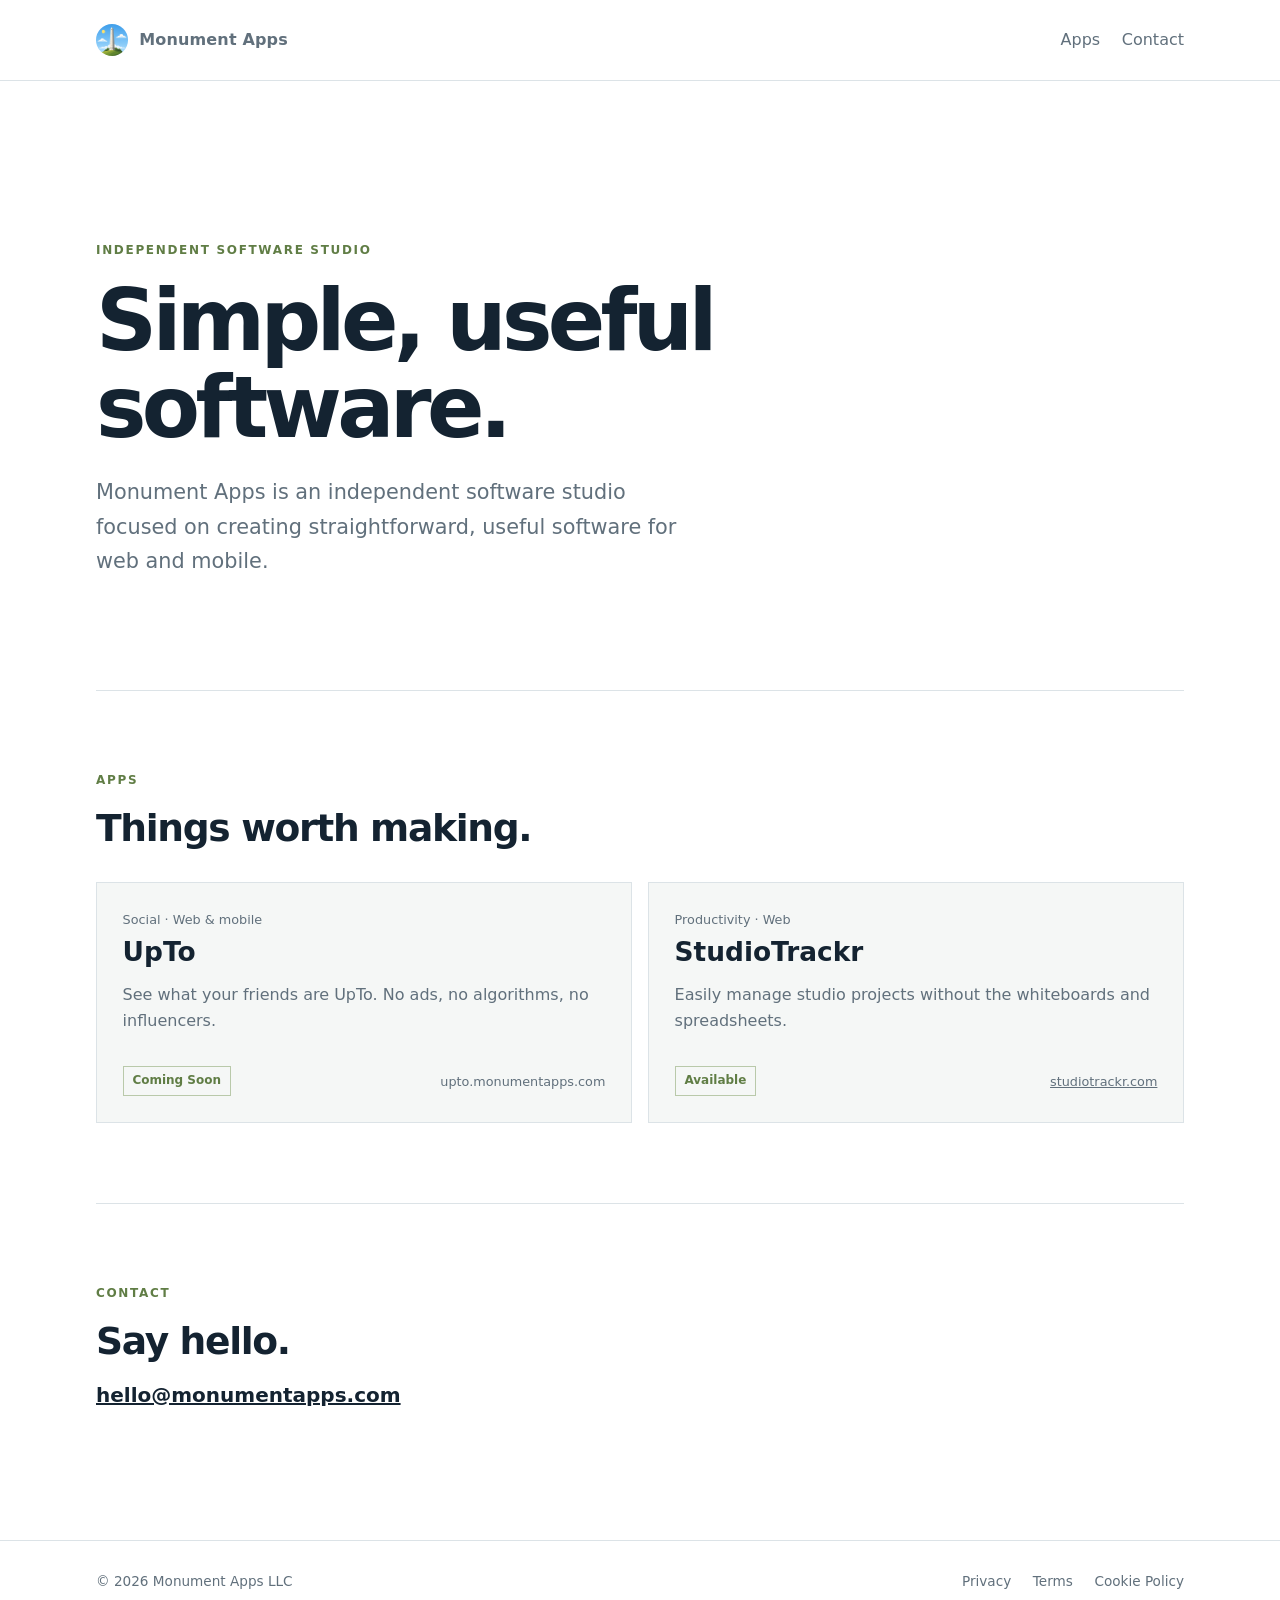
==== index.html @ 670bfbe0 "Update StudioTrackr copy and legal contact" ====
<!doctype html>
<html lang="en">
<head>
  <meta charset="utf-8">
  <meta name="viewport" content="width=device-width, initial-scale=1">
  <meta name="description" content="Monument Apps is an independent software studio building simple, useful apps.">
  <title>Monument Apps — Independent software studio</title>
  <link rel="icon" href="assets/favicon.png" type="image/svg+xml">
  <link rel="stylesheet" href="assets/styles.css">
</head>
<body>
  <header class="site-header"><div class="container header-inner">
    <a class="brand" href="./" aria-label="Monument Apps home"><img src="assets/monument-apps-logo.png" alt="" onerror="this.hidden=true"><span>Monument Apps</span></a>
    <nav aria-label="Primary navigation"><a href="#apps">Apps</a><a href="#contact">Contact</a></nav>
  </div></header>
  <main>
    <section class="hero container"><p class="eyebrow">Independent software studio</p><h1>Simple, useful software.</h1><p class="lede">Monument Apps is an independent software studio focused on creating straightforward, useful software for web and mobile.</p></section>
    <section class="section container" id="apps"><div class="section-heading"><p class="eyebrow">Apps</p><h2>Things worth making.</h2></div>
      <div class="app-grid">
        <article class="app-card"><div><p class="app-kicker">Social · Web &amp; mobile</p><h3>UpTo</h3><p>See what your friends are UpTo. No ads, no algorithms, no influencers.</p></div><div class="app-meta"><span class="status">Coming Soon</span><span class="app-link" aria-label="UpTo is coming soon">upto.monumentapps.com</span></div></article>
        <article class="app-card"><div><p class="app-kicker">Productivity · Web</p><h3>StudioTrackr</h3><p>Easily manage studio projects without the whiteboards and spreadsheets.</p></div><div class="app-meta"><span class="status status-live">Available</span><a class="app-link" href="https://studiotrackr.com">studiotrackr.com</a></div></article>
      </div>
    </section>
    <section class="section contact container" id="contact"><p class="eyebrow">Contact</p><h2>Say hello.</h2><p><a class="email" href="mailto:hello@monumentapps.com">hello@monumentapps.com</a></p></section>
  </main>
  <footer class="site-footer"><div class="container footer-inner"><span>© 2026 Monument Apps LLC</span><nav aria-label="Legal navigation"><a href="privacy/">Privacy</a><a href="terms/">Terms</a><a href="cookies/">Cookie Policy</a></nav></div></footer>
</body>
</html>
---- assets/styles.css ----
:root{color-scheme:light;--ink:#142331;--muted:#61707c;--line:#dce3e7;--accent:#607d45;--wash:#f5f7f6}*{box-sizing:border-box}html{scroll-behavior:smooth}body{margin:0;color:var(--ink);font:16px/1.65 system-ui,-apple-system,BlinkMacSystemFont,"Segoe UI",sans-serif;background:#fff}.container{width:min(100% - 3rem,68rem);margin-inline:auto}.site-header{border-bottom:1px solid var(--line);background:#fff}.header-inner,.footer-inner{min-height:5rem;display:flex;align-items:center;justify-content:space-between;gap:2rem}.brand{display:inline-flex;align-items:center;gap:.7rem;color:var(--ink);font-weight:700;letter-spacing:.01em;text-decoration:none}.brand img{width:2rem;height:2rem;border-radius:50%;object-fit:cover}.brand img[hidden]{display:none}.header-inner nav,.footer-inner nav{display:flex;gap:1.35rem}.header-inner a,.footer-inner a{color:var(--muted);text-decoration:none}.header-inner a:hover,.footer-inner a:hover,.email:hover{color:var(--ink)}.hero{padding-block:clamp(5rem,13vw,10rem) clamp(4rem,9vw,7rem);max-width:68rem}.eyebrow{margin:0 0 1rem;color:var(--accent);font-size:.75rem;font-weight:700;letter-spacing:.14em;text-transform:uppercase}.hero h1,.legal h1{max-width:45rem;margin:0 0 1.5rem;font-size:clamp(2.8rem,7vw,5.3rem);line-height:1.03;letter-spacing:-.055em;font-weight:700}.lede{max-width:38rem;margin:0;color:var(--muted);font-size:clamp(1.1rem,2vw,1.3rem)}.section{padding-block:5rem;border-top:1px solid var(--line)}.section-heading{margin-bottom:2rem}.section h2,.legal h2{margin:0;font-size:clamp(1.7rem,3vw,2.35rem);line-height:1.15;letter-spacing:-.035em}.app-grid{display:grid;grid-template-columns:repeat(auto-fit,minmax(16rem,1fr));gap:1rem}.app-card{min-height:14rem;padding:1.6rem;display:flex;flex-direction:column;justify-content:space-between;border:1px solid var(--line);background:var(--wash)}.app-kicker,.updated{margin:0 0 .75rem;color:var(--muted);font-size:.8rem}.app-card h3{margin:0 0 .5rem;font-size:1.65rem}.app-card p{margin:0;color:var(--muted)}.app-meta{display:flex;align-items:center;justify-content:space-between;gap:1rem;margin-top:2rem}.status{padding:.25rem .55rem;border:1px solid #b9c9aa;color:var(--accent);font-size:.75rem;font-weight:700}.app-link{color:var(--muted);font-size:.8rem}.contact{padding-bottom:7rem}.email{color:var(--ink);font-size:1.25rem;font-weight:600}.site-footer{border-top:1px solid var(--line);color:var(--muted);font-size:.85rem}.legal{padding-block:clamp(4rem,10vw,8rem);min-height:calc(100vh - 10rem)}.legal h1{font-size:clamp(2.5rem,6vw,4.5rem)}.updated{margin-bottom:3rem}.placeholder{max-width:48rem;padding:2rem;border:1px dashed #b7c4ca;background:var(--wash)}.placeholder h2{font-size:1rem;letter-spacing:.04em}.placeholder p{color:var(--muted)}
@media(max-width:600px){.container{width:min(100% - 2rem,68rem)}.header-inner{min-height:4.5rem}.header-inner nav{gap:.8rem}.footer-inner{align-items:flex-start;flex-direction:column;padding-block:1.5rem;gap:.75rem}.app-meta{align-items:flex-start;flex-direction:column}.app-link{font-size:.75rem}}
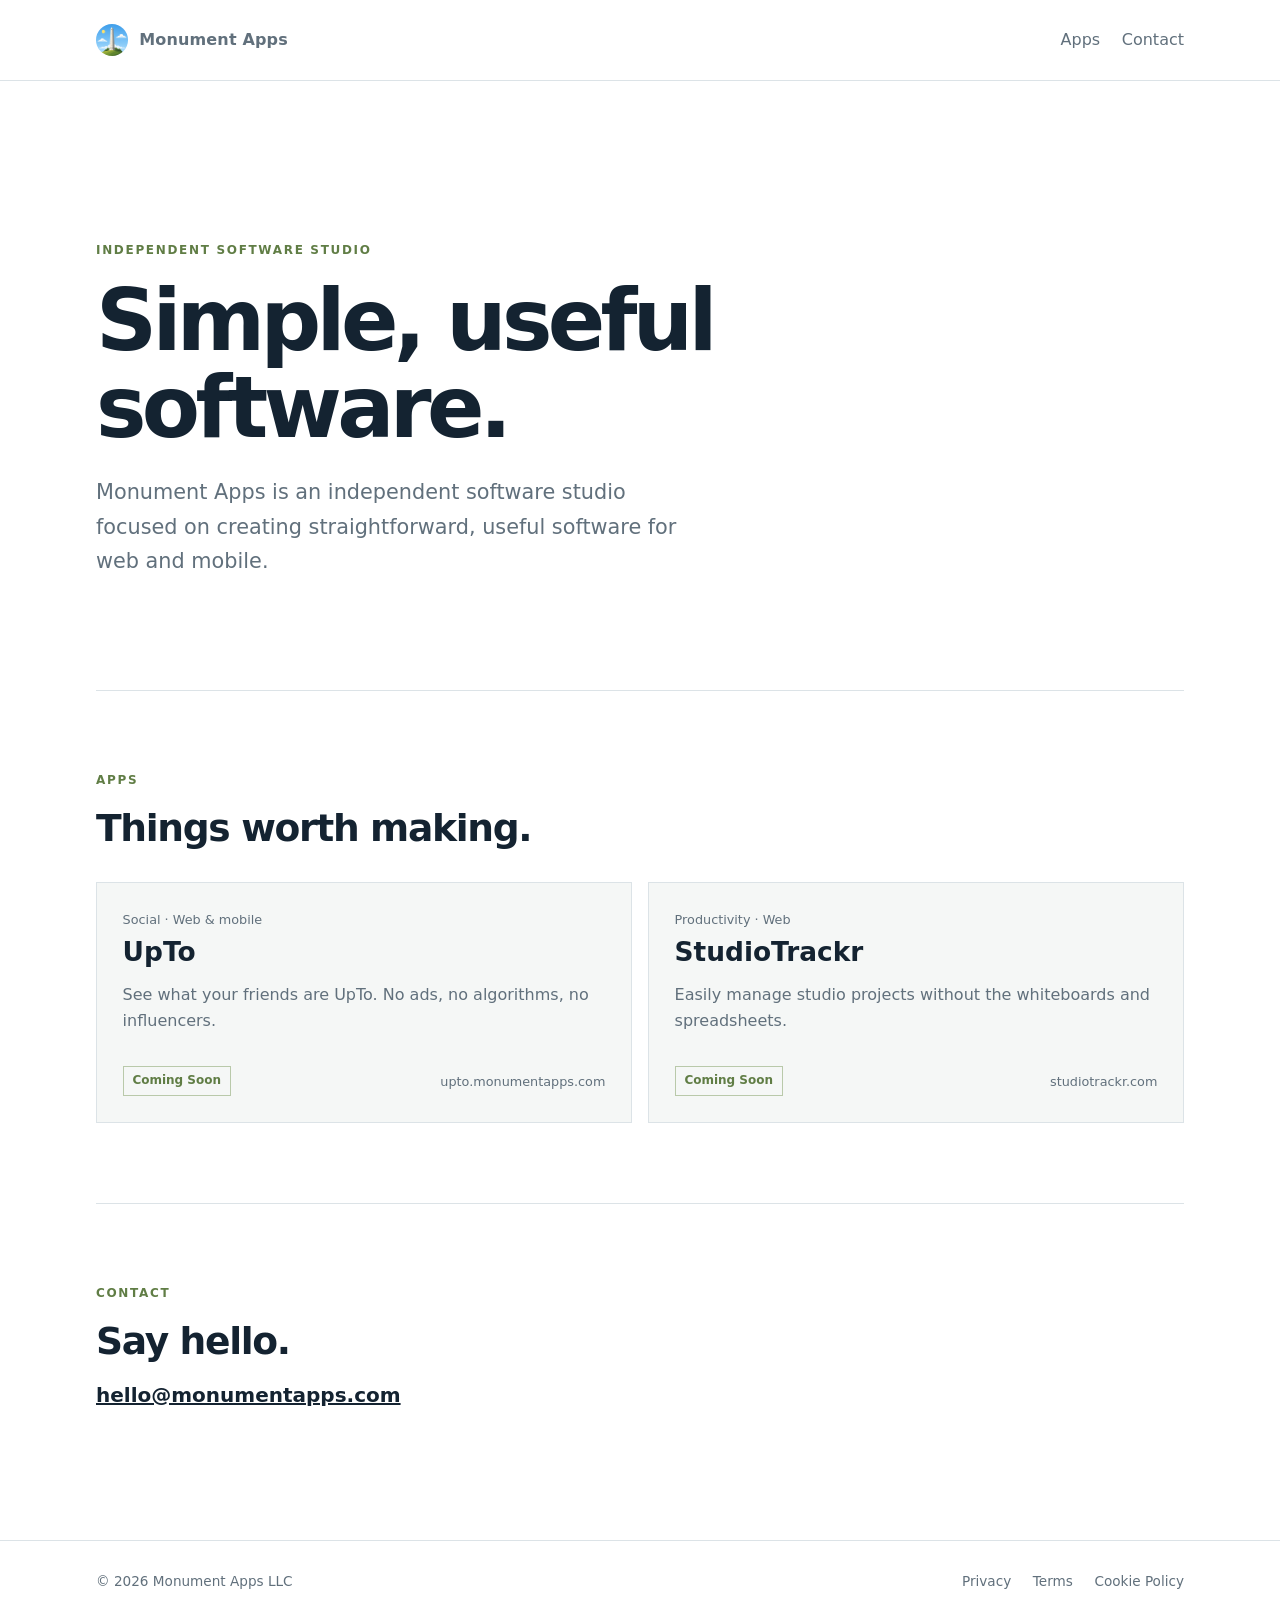
==== commit d79c6788: "Mark StudioTrackr as coming soon" ====
--- a/index.html
+++ b/index.html
@@ -18,7 +18,7 @@
     <section class="section container" id="apps"><div class="section-heading"><p class="eyebrow">Apps</p><h2>Things worth making.</h2></div>
       <div class="app-grid">
         <article class="app-card"><div><p class="app-kicker">Social · Web &amp; mobile</p><h3>UpTo</h3><p>See what your friends are UpTo. No ads, no algorithms, no influencers.</p></div><div class="app-meta"><span class="status">Coming Soon</span><span class="app-link" aria-label="UpTo is coming soon">upto.monumentapps.com</span></div></article>
-        <article class="app-card"><div><p class="app-kicker">Productivity · Web</p><h3>StudioTrackr</h3><p>Easily manage studio projects without the whiteboards and spreadsheets.</p></div><div class="app-meta"><span class="status status-live">Available</span><a class="app-link" href="https://studiotrackr.com">studiotrackr.com</a></div></article>
+        <article class="app-card"><div><p class="app-kicker">Productivity · Web</p><h3>StudioTrackr</h3><p>Easily manage studio projects without the whiteboards and spreadsheets.</p></div><div class="app-meta"><span class="status">Coming Soon</span><span class="app-link" aria-label="StudioTrackr is coming soon">studiotrackr.com</span></div></article>
       </div>
     </section>
     <section class="section contact container" id="contact"><p class="eyebrow">Contact</p><h2>Say hello.</h2><p><a class="email" href="mailto:hello@monumentapps.com">hello@monumentapps.com</a></p></section>
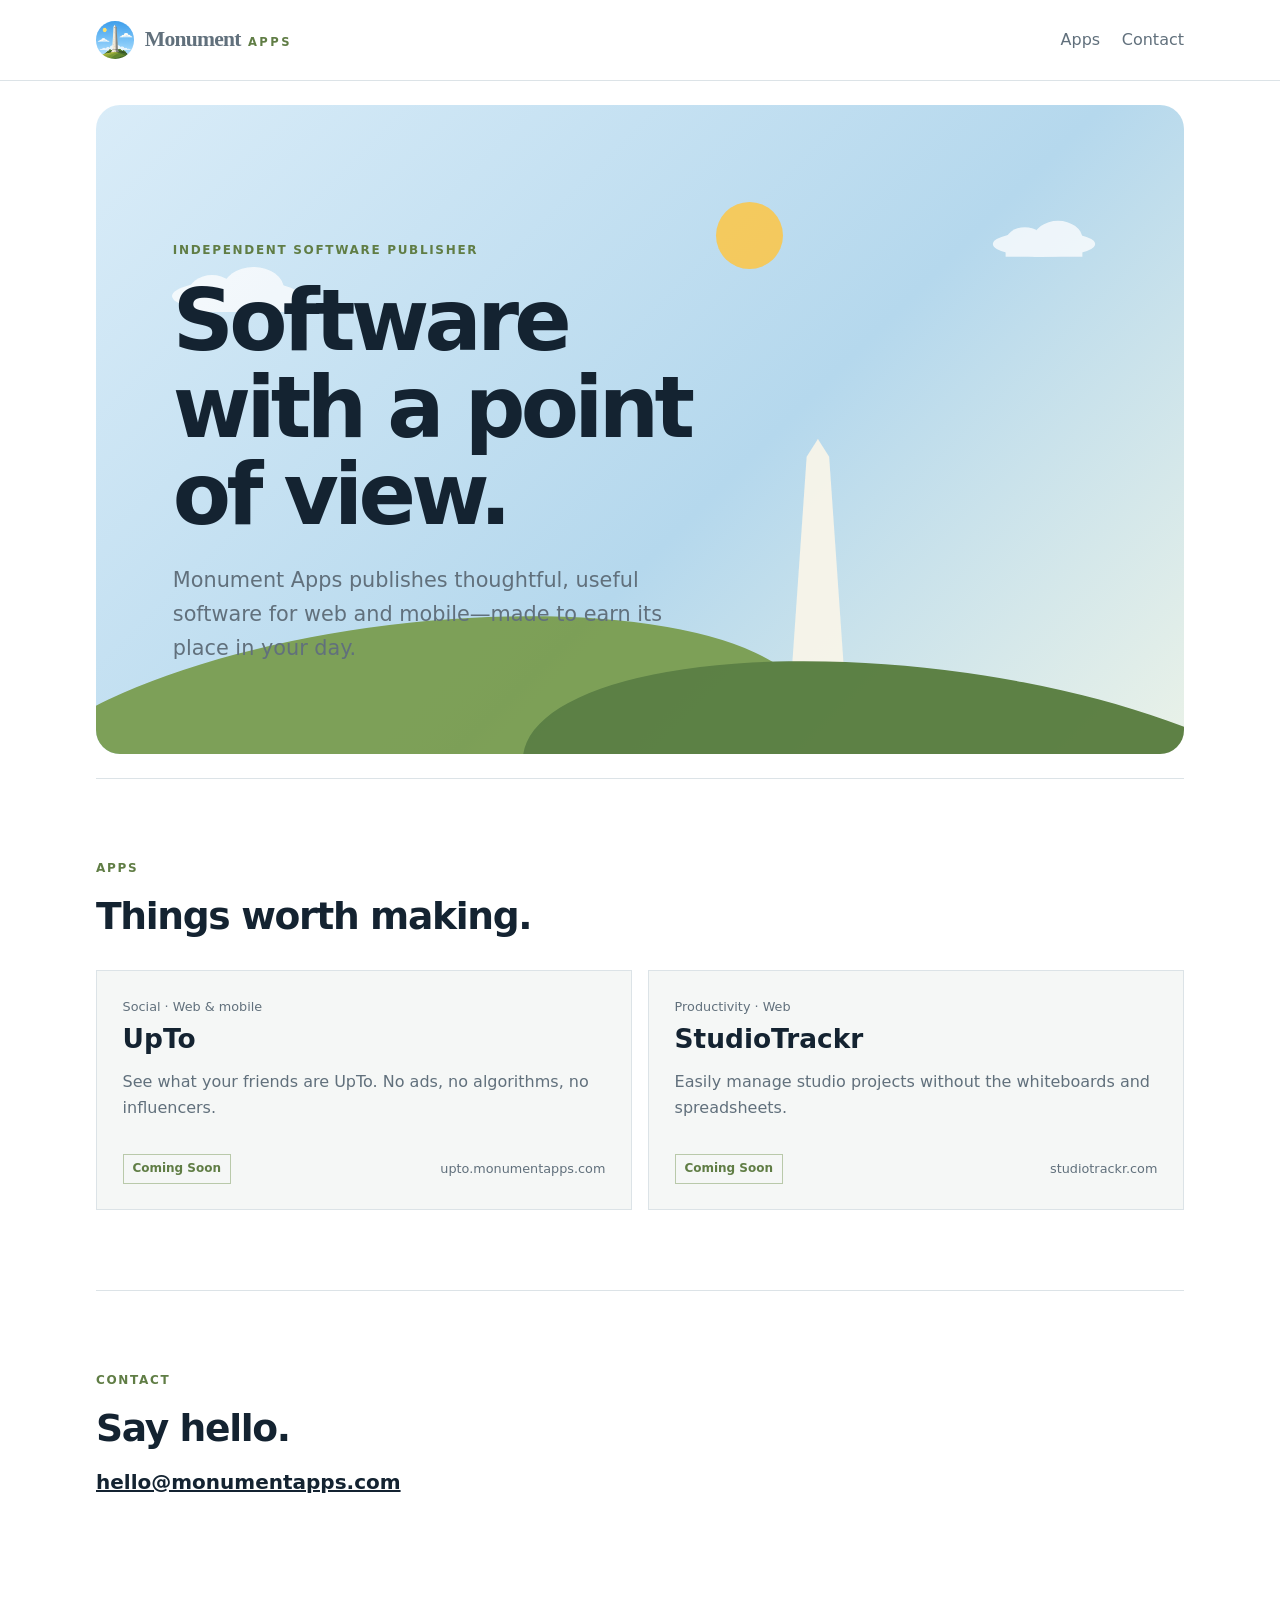
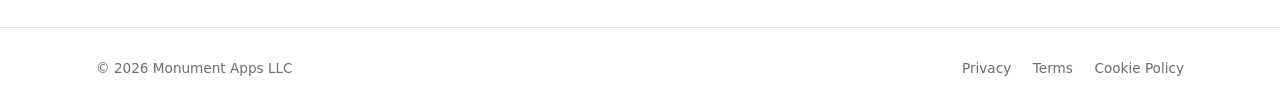
==== commit bba2e3cf: "Refresh Monument Apps visual identity" ====
--- a/index.html
+++ b/index.html
@@ -10,11 +10,11 @@
 </head>
 <body>
   <header class="site-header"><div class="container header-inner">
-    <a class="brand" href="./" aria-label="Monument Apps home"><img src="assets/monument-apps-logo.png" alt="" onerror="this.hidden=true"><span>Monument Apps</span></a>
+    <a class="brand" href="./" aria-label="Monument Apps home"><img src="assets/monument-apps-logo.png" alt="" onerror="this.hidden=true"><span class="wordmark"><strong>Monument</strong><small>Apps</small></span></a>
     <nav aria-label="Primary navigation"><a href="#apps">Apps</a><a href="#contact">Contact</a></nav>
   </div></header>
   <main>
-    <section class="hero container"><p class="eyebrow">Independent software studio</p><h1>Simple, useful software.</h1><p class="lede">Monument Apps is an independent software studio focused on creating straightforward, useful software for web and mobile.</p></section>
+    <section class="hero container"><div class="hero-art" aria-hidden="true"><span class="sun"></span><span class="cloud cloud-one"></span><span class="cloud cloud-two"></span><span class="monument"></span><span class="hill hill-back"></span><span class="hill hill-front"></span></div><div class="hero-copy"><p class="eyebrow">Independent software publisher</p><h1>Software with a point of view.</h1><p class="lede">Monument Apps publishes thoughtful, useful software for web and mobile—made to earn its place in your day.</p></div></section>
     <section class="section container" id="apps"><div class="section-heading"><p class="eyebrow">Apps</p><h2>Things worth making.</h2></div>
       <div class="app-grid">
         <article class="app-card"><div><p class="app-kicker">Social · Web &amp; mobile</p><h3>UpTo</h3><p>See what your friends are UpTo. No ads, no algorithms, no influencers.</p></div><div class="app-meta"><span class="status">Coming Soon</span><span class="app-link" aria-label="UpTo is coming soon">upto.monumentapps.com</span></div></article>
--- a/assets/styles.css
+++ b/assets/styles.css
@@ -1,2 +1,5 @@
 :root{color-scheme:light;--ink:#142331;--muted:#61707c;--line:#dce3e7;--accent:#607d45;--wash:#f5f7f6}*{box-sizing:border-box}html{scroll-behavior:smooth}body{margin:0;color:var(--ink);font:16px/1.65 system-ui,-apple-system,BlinkMacSystemFont,"Segoe UI",sans-serif;background:#fff}.container{width:min(100% - 3rem,68rem);margin-inline:auto}.site-header{border-bottom:1px solid var(--line);background:#fff}.header-inner,.footer-inner{min-height:5rem;display:flex;align-items:center;justify-content:space-between;gap:2rem}.brand{display:inline-flex;align-items:center;gap:.7rem;color:var(--ink);font-weight:700;letter-spacing:.01em;text-decoration:none}.brand img{width:2rem;height:2rem;border-radius:50%;object-fit:cover}.brand img[hidden]{display:none}.header-inner nav,.footer-inner nav{display:flex;gap:1.35rem}.header-inner a,.footer-inner a{color:var(--muted);text-decoration:none}.header-inner a:hover,.footer-inner a:hover,.email:hover{color:var(--ink)}.hero{padding-block:clamp(5rem,13vw,10rem) clamp(4rem,9vw,7rem);max-width:68rem}.eyebrow{margin:0 0 1rem;color:var(--accent);font-size:.75rem;font-weight:700;letter-spacing:.14em;text-transform:uppercase}.hero h1,.legal h1{max-width:45rem;margin:0 0 1.5rem;font-size:clamp(2.8rem,7vw,5.3rem);line-height:1.03;letter-spacing:-.055em;font-weight:700}.lede{max-width:38rem;margin:0;color:var(--muted);font-size:clamp(1.1rem,2vw,1.3rem)}.section{padding-block:5rem;border-top:1px solid var(--line)}.section-heading{margin-bottom:2rem}.section h2,.legal h2{margin:0;font-size:clamp(1.7rem,3vw,2.35rem);line-height:1.15;letter-spacing:-.035em}.app-grid{display:grid;grid-template-columns:repeat(auto-fit,minmax(16rem,1fr));gap:1rem}.app-card{min-height:14rem;padding:1.6rem;display:flex;flex-direction:column;justify-content:space-between;border:1px solid var(--line);background:var(--wash)}.app-kicker,.updated{margin:0 0 .75rem;color:var(--muted);font-size:.8rem}.app-card h3{margin:0 0 .5rem;font-size:1.65rem}.app-card p{margin:0;color:var(--muted)}.app-meta{display:flex;align-items:center;justify-content:space-between;gap:1rem;margin-top:2rem}.status{padding:.25rem .55rem;border:1px solid #b9c9aa;color:var(--accent);font-size:.75rem;font-weight:700}.app-link{color:var(--muted);font-size:.8rem}.contact{padding-bottom:7rem}.email{color:var(--ink);font-size:1.25rem;font-weight:600}.site-footer{border-top:1px solid var(--line);color:var(--muted);font-size:.85rem}.legal{padding-block:clamp(4rem,10vw,8rem);min-height:calc(100vh - 10rem)}.legal h1{font-size:clamp(2.5rem,6vw,4.5rem)}.updated{margin-bottom:3rem}.placeholder{max-width:48rem;padding:2rem;border:1px dashed #b7c4ca;background:var(--wash)}.placeholder h2{font-size:1rem;letter-spacing:.04em}.placeholder p{color:var(--muted)}
 @media(max-width:600px){.container{width:min(100% - 2rem,68rem)}.header-inner{min-height:4.5rem}.header-inner nav{gap:.8rem}.footer-inner{align-items:flex-start;flex-direction:column;padding-block:1.5rem;gap:.75rem}.app-meta{align-items:flex-start;flex-direction:column}.app-link{font-size:.75rem}}
+.wordmark{display:flex;align-items:baseline;gap:.45rem;line-height:1}.wordmark strong{font-family:Georgia,"Times New Roman",serif;font-size:1.35rem;letter-spacing:-.035em}.wordmark small{color:var(--accent);font-size:.72rem;font-weight:800;letter-spacing:.22em;text-transform:uppercase}.brand img{width:2.35rem;height:2.35rem}
+.hero{position:relative;min-height:31rem;display:flex;align-items:center;overflow:hidden;isolation:isolate}.hero:before{content:"";position:absolute;z-index:-2;inset:1.5rem 0;background:linear-gradient(135deg,#d9ecf8 0%,#b5d8ed 58%,#eaf2e8 100%);border-radius:1.5rem}.hero-copy{position:relative;z-index:2;max-width:39rem;padding-left:clamp(1.5rem,6vw,5rem)}.hero-art{position:absolute;z-index:1;inset:1.5rem 0;overflow:hidden;border-radius:1.5rem;opacity:.95}.sun{position:absolute;top:15%;left:57%;width:4.2rem;height:4.2rem;border-radius:50%;background:#f7c957}.cloud{position:absolute;width:8rem;height:2rem;border-radius:50%;background:#fff;opacity:.8}.cloud:before,.cloud:after{content:"";position:absolute;bottom:0;border-radius:50% 50% 0 0;background:inherit}.cloud:before{left:1rem;width:3rem;height:2.3rem}.cloud:after{right:1rem;width:3.8rem;height:2.8rem}.cloud-one{top:27%;left:7%}.cloud-two{top:19%;right:7%;transform:scale(.8)}.monument{position:absolute;bottom:14%;left:64%;width:3.2rem;height:14rem;background:#f8f5e9;clip-path:polygon(50% 0,72% 8%,100% 100%,0 100%,28% 8%);box-shadow:1.2rem 0 0 #d9d8d0}.hill{position:absolute;bottom:-22%;width:75%;height:42%;border-radius:50% 50% 0 0;transform:rotate(-7deg)}.hill-back{left:-9%;background:#7a9d50}.hill-front{right:-14%;bottom:-29%;background:#577c3d;transform:rotate(7deg)}.app-card{transition:transform .2s ease,box-shadow .2s ease}.app-card:hover{transform:translateY(-.3rem);box-shadow:0 .8rem 1.8rem rgba(20,35,49,.08)}
+@media(max-width:600px){.hero{min-height:34rem;padding-top:8rem}.hero-copy{padding-left:1.5rem;padding-right:1.5rem}.hero-art{inset:1rem 0}.monument{left:67%;transform:scale(.8);transform-origin:bottom}.sun{left:61%}}
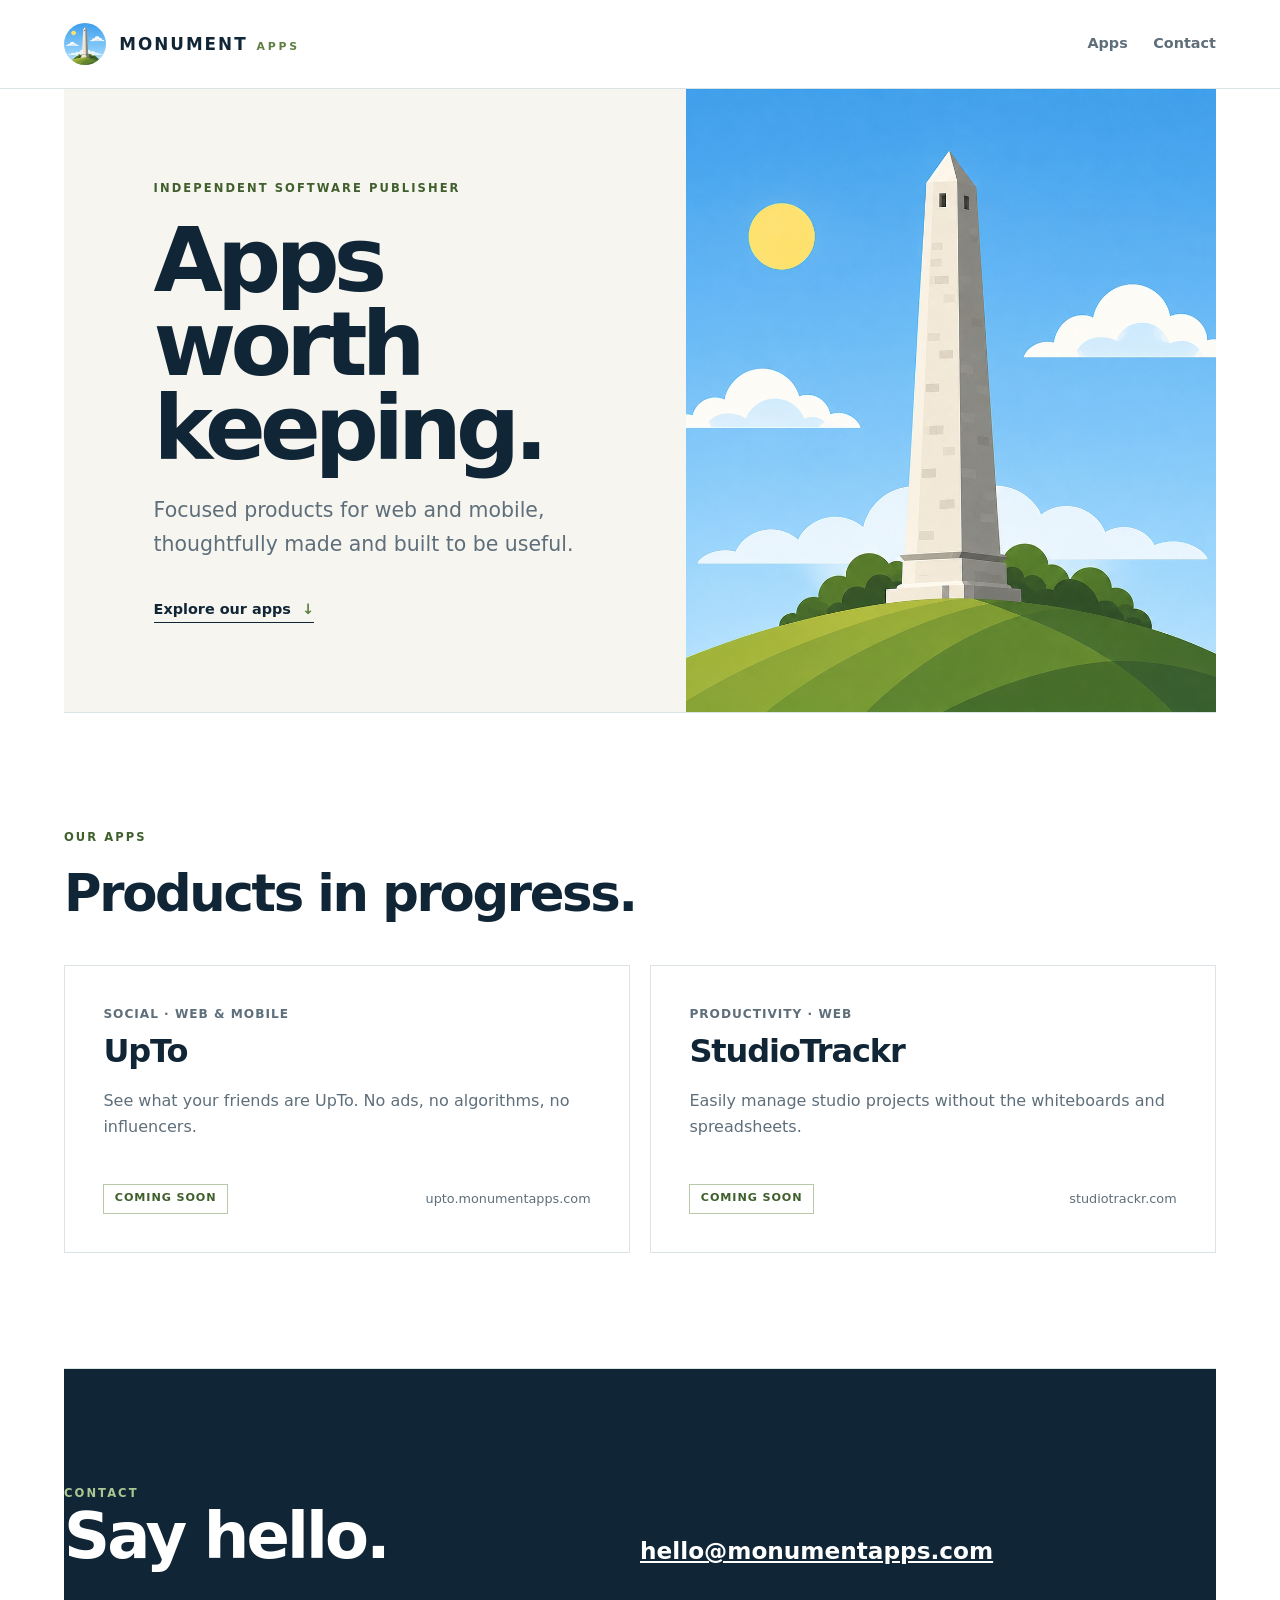
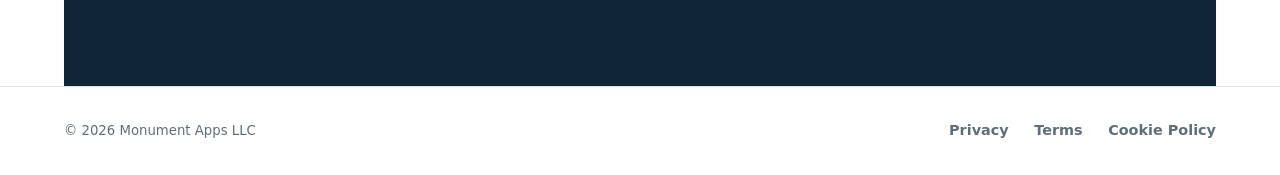
==== commit b9e12b5a: "Polish Monument Apps publisher site" ====
--- a/index.html
+++ b/index.html
@@ -5,7 +5,7 @@
   <meta name="viewport" content="width=device-width, initial-scale=1">
   <meta name="description" content="Monument Apps is an independent software studio building simple, useful apps.">
   <title>Monument Apps — Independent software studio</title>
-  <link rel="icon" href="assets/favicon.png" type="image/svg+xml">
+  <link rel="icon" href="assets/favicon.png" type="image/png">
   <link rel="stylesheet" href="assets/styles.css">
 </head>
 <body>
@@ -14,14 +14,14 @@
     <nav aria-label="Primary navigation"><a href="#apps">Apps</a><a href="#contact">Contact</a></nav>
   </div></header>
   <main>
-    <section class="hero container"><div class="hero-art" aria-hidden="true"><span class="sun"></span><span class="cloud cloud-one"></span><span class="cloud cloud-two"></span><span class="monument"></span><span class="hill hill-back"></span><span class="hill hill-front"></span></div><div class="hero-copy"><p class="eyebrow">Independent software publisher</p><h1>Software with a point of view.</h1><p class="lede">Monument Apps publishes thoughtful, useful software for web and mobile—made to earn its place in your day.</p></div></section>
-    <section class="section container" id="apps"><div class="section-heading"><p class="eyebrow">Apps</p><h2>Things worth making.</h2></div>
+    <section class="hero container"><div class="hero-copy"><p class="eyebrow">Independent software publisher</p><h1>Apps worth keeping.</h1><p class="lede">Focused products for web and mobile, thoughtfully made and built to be useful.</p><a class="hero-link" href="#apps">Explore our apps <span aria-hidden="true">↓</span></a></div><div class="hero-visual"><img src="assets/monument-apps-logo.png" alt="Illustration of a monument rising above green hills under a blue sky"></div></section>
+    <section class="section container" id="apps"><div class="section-heading"><p class="eyebrow">Our apps</p><h2>Products in progress.</h2></div>
       <div class="app-grid">
         <article class="app-card"><div><p class="app-kicker">Social · Web &amp; mobile</p><h3>UpTo</h3><p>See what your friends are UpTo. No ads, no algorithms, no influencers.</p></div><div class="app-meta"><span class="status">Coming Soon</span><span class="app-link" aria-label="UpTo is coming soon">upto.monumentapps.com</span></div></article>
         <article class="app-card"><div><p class="app-kicker">Productivity · Web</p><h3>StudioTrackr</h3><p>Easily manage studio projects without the whiteboards and spreadsheets.</p></div><div class="app-meta"><span class="status">Coming Soon</span><span class="app-link" aria-label="StudioTrackr is coming soon">studiotrackr.com</span></div></article>
       </div>
     </section>
-    <section class="section contact container" id="contact"><p class="eyebrow">Contact</p><h2>Say hello.</h2><p><a class="email" href="mailto:hello@monumentapps.com">hello@monumentapps.com</a></p></section>
+    <section class="section contact container" id="contact"><div><p class="eyebrow">Contact</p><h2>Say hello.</h2></div><p><a class="email" href="mailto:hello@monumentapps.com">hello@monumentapps.com</a></p></section>
   </main>
   <footer class="site-footer"><div class="container footer-inner"><span>© 2026 Monument Apps LLC</span><nav aria-label="Legal navigation"><a href="privacy/">Privacy</a><a href="terms/">Terms</a><a href="cookies/">Cookie Policy</a></nav></div></footer>
 </body>
--- a/assets/styles.css
+++ b/assets/styles.css
@@ -1,5 +1,378 @@
-:root{color-scheme:light;--ink:#142331;--muted:#61707c;--line:#dce3e7;--accent:#607d45;--wash:#f5f7f6}*{box-sizing:border-box}html{scroll-behavior:smooth}body{margin:0;color:var(--ink);font:16px/1.65 system-ui,-apple-system,BlinkMacSystemFont,"Segoe UI",sans-serif;background:#fff}.container{width:min(100% - 3rem,68rem);margin-inline:auto}.site-header{border-bottom:1px solid var(--line);background:#fff}.header-inner,.footer-inner{min-height:5rem;display:flex;align-items:center;justify-content:space-between;gap:2rem}.brand{display:inline-flex;align-items:center;gap:.7rem;color:var(--ink);font-weight:700;letter-spacing:.01em;text-decoration:none}.brand img{width:2rem;height:2rem;border-radius:50%;object-fit:cover}.brand img[hidden]{display:none}.header-inner nav,.footer-inner nav{display:flex;gap:1.35rem}.header-inner a,.footer-inner a{color:var(--muted);text-decoration:none}.header-inner a:hover,.footer-inner a:hover,.email:hover{color:var(--ink)}.hero{padding-block:clamp(5rem,13vw,10rem) clamp(4rem,9vw,7rem);max-width:68rem}.eyebrow{margin:0 0 1rem;color:var(--accent);font-size:.75rem;font-weight:700;letter-spacing:.14em;text-transform:uppercase}.hero h1,.legal h1{max-width:45rem;margin:0 0 1.5rem;font-size:clamp(2.8rem,7vw,5.3rem);line-height:1.03;letter-spacing:-.055em;font-weight:700}.lede{max-width:38rem;margin:0;color:var(--muted);font-size:clamp(1.1rem,2vw,1.3rem)}.section{padding-block:5rem;border-top:1px solid var(--line)}.section-heading{margin-bottom:2rem}.section h2,.legal h2{margin:0;font-size:clamp(1.7rem,3vw,2.35rem);line-height:1.15;letter-spacing:-.035em}.app-grid{display:grid;grid-template-columns:repeat(auto-fit,minmax(16rem,1fr));gap:1rem}.app-card{min-height:14rem;padding:1.6rem;display:flex;flex-direction:column;justify-content:space-between;border:1px solid var(--line);background:var(--wash)}.app-kicker,.updated{margin:0 0 .75rem;color:var(--muted);font-size:.8rem}.app-card h3{margin:0 0 .5rem;font-size:1.65rem}.app-card p{margin:0;color:var(--muted)}.app-meta{display:flex;align-items:center;justify-content:space-between;gap:1rem;margin-top:2rem}.status{padding:.25rem .55rem;border:1px solid #b9c9aa;color:var(--accent);font-size:.75rem;font-weight:700}.app-link{color:var(--muted);font-size:.8rem}.contact{padding-bottom:7rem}.email{color:var(--ink);font-size:1.25rem;font-weight:600}.site-footer{border-top:1px solid var(--line);color:var(--muted);font-size:.85rem}.legal{padding-block:clamp(4rem,10vw,8rem);min-height:calc(100vh - 10rem)}.legal h1{font-size:clamp(2.5rem,6vw,4.5rem)}.updated{margin-bottom:3rem}.placeholder{max-width:48rem;padding:2rem;border:1px dashed #b7c4ca;background:var(--wash)}.placeholder h2{font-size:1rem;letter-spacing:.04em}.placeholder p{color:var(--muted)}
-@media(max-width:600px){.container{width:min(100% - 2rem,68rem)}.header-inner{min-height:4.5rem}.header-inner nav{gap:.8rem}.footer-inner{align-items:flex-start;flex-direction:column;padding-block:1.5rem;gap:.75rem}.app-meta{align-items:flex-start;flex-direction:column}.app-link{font-size:.75rem}}
-.wordmark{display:flex;align-items:baseline;gap:.45rem;line-height:1}.wordmark strong{font-family:Georgia,"Times New Roman",serif;font-size:1.35rem;letter-spacing:-.035em}.wordmark small{color:var(--accent);font-size:.72rem;font-weight:800;letter-spacing:.22em;text-transform:uppercase}.brand img{width:2.35rem;height:2.35rem}
-.hero{position:relative;min-height:31rem;display:flex;align-items:center;overflow:hidden;isolation:isolate}.hero:before{content:"";position:absolute;z-index:-2;inset:1.5rem 0;background:linear-gradient(135deg,#d9ecf8 0%,#b5d8ed 58%,#eaf2e8 100%);border-radius:1.5rem}.hero-copy{position:relative;z-index:2;max-width:39rem;padding-left:clamp(1.5rem,6vw,5rem)}.hero-art{position:absolute;z-index:1;inset:1.5rem 0;overflow:hidden;border-radius:1.5rem;opacity:.95}.sun{position:absolute;top:15%;left:57%;width:4.2rem;height:4.2rem;border-radius:50%;background:#f7c957}.cloud{position:absolute;width:8rem;height:2rem;border-radius:50%;background:#fff;opacity:.8}.cloud:before,.cloud:after{content:"";position:absolute;bottom:0;border-radius:50% 50% 0 0;background:inherit}.cloud:before{left:1rem;width:3rem;height:2.3rem}.cloud:after{right:1rem;width:3.8rem;height:2.8rem}.cloud-one{top:27%;left:7%}.cloud-two{top:19%;right:7%;transform:scale(.8)}.monument{position:absolute;bottom:14%;left:64%;width:3.2rem;height:14rem;background:#f8f5e9;clip-path:polygon(50% 0,72% 8%,100% 100%,0 100%,28% 8%);box-shadow:1.2rem 0 0 #d9d8d0}.hill{position:absolute;bottom:-22%;width:75%;height:42%;border-radius:50% 50% 0 0;transform:rotate(-7deg)}.hill-back{left:-9%;background:#7a9d50}.hill-front{right:-14%;bottom:-29%;background:#577c3d;transform:rotate(7deg)}.app-card{transition:transform .2s ease,box-shadow .2s ease}.app-card:hover{transform:translateY(-.3rem);box-shadow:0 .8rem 1.8rem rgba(20,35,49,.08)}
-@media(max-width:600px){.hero{min-height:34rem;padding-top:8rem}.hero-copy{padding-left:1.5rem;padding-right:1.5rem}.hero-art{inset:1rem 0}.monument{left:67%;transform:scale(.8);transform-origin:bottom}.sun{left:61%}}
+:root {
+  color-scheme: light;
+  --ink: #102536;
+  --muted: #5e6f7b;
+  --green: #5f7f42;
+  --green-dark: #3f5f2c;
+  --sky: #8fc4e8;
+  --cream: #f7f5ef;
+  --line: #dce3e6;
+  --white: #ffffff;
+}
+
+* { box-sizing: border-box; }
+
+html { scroll-behavior: smooth; }
+
+body {
+  margin: 0;
+  background: var(--white);
+  color: var(--ink);
+  font: 16px/1.65 system-ui, -apple-system, BlinkMacSystemFont, "Segoe UI", sans-serif;
+  -webkit-font-smoothing: antialiased;
+}
+
+a { color: inherit; }
+
+.container {
+  width: min(100% - 3rem, 72rem);
+  margin-inline: auto;
+}
+
+.site-header {
+  position: relative;
+  z-index: 10;
+  border-bottom: 1px solid var(--line);
+  background: rgba(255,255,255,.96);
+}
+
+.header-inner,
+.footer-inner {
+  min-height: 5.5rem;
+  display: flex;
+  align-items: center;
+  justify-content: space-between;
+  gap: 2rem;
+}
+
+.brand {
+  display: inline-flex;
+  align-items: center;
+  gap: .8rem;
+  color: var(--ink);
+  text-decoration: none;
+}
+
+.brand img {
+  width: 2.65rem;
+  height: 2.65rem;
+  border-radius: 50%;
+  object-fit: cover;
+}
+
+.brand img[hidden] { display: none; }
+
+.wordmark {
+  display: flex;
+  align-items: baseline;
+  gap: .55rem;
+  line-height: 1;
+}
+
+.wordmark strong {
+  font-size: 1.05rem;
+  font-weight: 800;
+  letter-spacing: .12em;
+  text-transform: uppercase;
+}
+
+.wordmark small {
+  color: var(--green);
+  font-size: .68rem;
+  font-weight: 800;
+  letter-spacing: .26em;
+  text-transform: uppercase;
+}
+
+.header-inner nav,
+.footer-inner nav {
+  display: flex;
+  gap: 1.6rem;
+}
+
+.header-inner nav a,
+.footer-inner nav a {
+  color: var(--muted);
+  font-size: .9rem;
+  font-weight: 600;
+  text-decoration: none;
+}
+
+.header-inner nav a:hover,
+.footer-inner nav a:hover,
+.email:hover { color: var(--ink); }
+
+.hero {
+  display: grid;
+  grid-template-columns: 1.08fr .92fr;
+  min-height: 38rem;
+  overflow: hidden;
+  background: var(--cream);
+}
+
+.hero-copy {
+  display: flex;
+  flex-direction: column;
+  align-items: flex-start;
+  justify-content: center;
+  padding: clamp(3rem, 7vw, 6.5rem);
+}
+
+.eyebrow {
+  margin: 0 0 1.25rem;
+  color: var(--green-dark);
+  font-size: .72rem;
+  font-weight: 800;
+  letter-spacing: .18em;
+  text-transform: uppercase;
+}
+
+.hero h1,
+.legal h1 {
+  max-width: 10ch;
+  margin: 0 0 1.5rem;
+  font-size: clamp(3.5rem, 7vw, 6.4rem);
+  font-weight: 750;
+  letter-spacing: -.065em;
+  line-height: .94;
+}
+
+.lede {
+  max-width: 33rem;
+  margin: 0;
+  color: var(--muted);
+  font-size: clamp(1.08rem, 2vw, 1.28rem);
+}
+
+.hero-link {
+  display: inline-flex;
+  align-items: center;
+  gap: .7rem;
+  margin-top: 2.25rem;
+  border-bottom: 1px solid var(--ink);
+  color: var(--ink);
+  font-size: .9rem;
+  font-weight: 750;
+  text-decoration: none;
+}
+
+.hero-link span {
+  color: var(--green);
+  transition: transform .2s ease;
+}
+
+.hero-link:hover span { transform: translateY(.2rem); }
+
+.hero-visual {
+  min-height: 38rem;
+  overflow: hidden;
+  background: var(--sky);
+}
+
+.hero-visual img {
+  width: 100%;
+  height: 100%;
+  display: block;
+  object-fit: cover;
+}
+
+.section {
+  padding-block: clamp(5rem, 9vw, 8rem);
+  border-top: 1px solid var(--line);
+}
+
+.section-heading { margin-bottom: 2.75rem; }
+
+.section h2,
+.legal h2 {
+  margin: 0;
+  font-size: clamp(2rem, 4vw, 3.2rem);
+  line-height: 1.05;
+  letter-spacing: -.045em;
+}
+
+.app-grid {
+  display: grid;
+  grid-template-columns: repeat(2, 1fr);
+  gap: 1.25rem;
+}
+
+.app-card {
+  min-height: 18rem;
+  padding: clamp(1.6rem, 4vw, 2.4rem);
+  display: flex;
+  flex-direction: column;
+  justify-content: space-between;
+  border: 1px solid var(--line);
+  background: var(--white);
+  transition: border-color .2s ease, transform .2s ease, box-shadow .2s ease;
+}
+
+.app-card:hover {
+  border-color: #b8c5ca;
+  transform: translateY(-.25rem);
+  box-shadow: 0 1.25rem 2.5rem rgba(16,37,54,.08);
+}
+
+.app-kicker,
+.updated {
+  margin: 0 0 .85rem;
+  color: var(--muted);
+  font-size: .76rem;
+  font-weight: 650;
+  letter-spacing: .08em;
+  text-transform: uppercase;
+}
+
+.app-card h3 {
+  margin: 0 0 .65rem;
+  font-size: 2rem;
+  letter-spacing: -.035em;
+}
+
+.app-card p {
+  max-width: 31rem;
+  margin: 0;
+  color: var(--muted);
+}
+
+.app-meta {
+  display: flex;
+  align-items: center;
+  justify-content: space-between;
+  gap: 1rem;
+  margin-top: 2rem;
+}
+
+.status {
+  padding: .3rem .65rem;
+  border: 1px solid #b7c9a8;
+  color: var(--green-dark);
+  font-size: .7rem;
+  font-weight: 800;
+  letter-spacing: .08em;
+  text-transform: uppercase;
+}
+
+.app-link {
+  color: var(--muted);
+  font-size: .8rem;
+}
+
+.contact {
+  display: grid;
+  grid-template-columns: 1fr 1fr;
+  align-items: end;
+  background: var(--ink);
+  color: var(--white);
+}
+
+.contact .eyebrow { color: #a9c892; }
+
+.contact h2 { font-size: clamp(2.5rem, 5vw, 4.5rem); }
+
+.contact p { margin: 0; }
+
+.email {
+  color: var(--white);
+  font-size: clamp(1.05rem, 2.4vw, 1.45rem);
+  font-weight: 650;
+}
+
+.site-footer {
+  border-top: 1px solid var(--line);
+  color: var(--muted);
+  font-size: .83rem;
+}
+
+.legal {
+  max-width: 52rem;
+  padding-block: clamp(4rem, 10vw, 8rem);
+  min-height: calc(100vh - 11rem);
+}
+
+.legal h1 {
+  max-width: none;
+  font-size: clamp(2.8rem, 6vw, 5rem);
+}
+
+.legal h2 {
+  margin-top: 3rem;
+  font-size: 1.8rem;
+}
+
+.legal h3 {
+  margin-top: 2.5rem;
+  font-size: 1.35rem;
+}
+
+.legal h4 {
+  margin-top: 2rem;
+  font-size: 1rem;
+}
+
+.legal p,
+.legal li { color: #405461; }
+
+.legal a { color: var(--green-dark); }
+
+.updated { margin-bottom: 3rem; }
+
+.placeholder {
+  max-width: 48rem;
+  padding: 2rem;
+  border: 1px dashed #b7c4ca;
+  background: var(--cream);
+}
+
+.placeholder h2 {
+  font-size: 1rem;
+  letter-spacing: .04em;
+}
+
+@media (max-width: 760px) {
+  .container { width: min(100% - 2rem, 72rem); }
+
+  .header-inner { min-height: 4.75rem; }
+
+  .wordmark strong { font-size: .9rem; }
+  .wordmark small { display: none; }
+
+  .header-inner nav { gap: .9rem; }
+
+  .hero {
+    width: 100%;
+    grid-template-columns: 1fr;
+  }
+
+  .hero-copy {
+    min-height: 31rem;
+    padding: 4rem 1.5rem;
+  }
+
+  .hero h1 { font-size: clamp(3.5rem, 18vw, 5rem); }
+
+  .hero-visual {
+    min-height: 24rem;
+    max-height: 30rem;
+  }
+
+  .app-grid,
+  .contact { grid-template-columns: 1fr; }
+
+  .app-card { min-height: 16rem; }
+
+  .contact { gap: 2rem; }
+
+  .footer-inner {
+    align-items: flex-start;
+    flex-direction: column;
+    padding-block: 1.5rem;
+    gap: .75rem;
+  }
+
+  .app-meta {
+    align-items: flex-start;
+    flex-direction: column;
+  }
+}
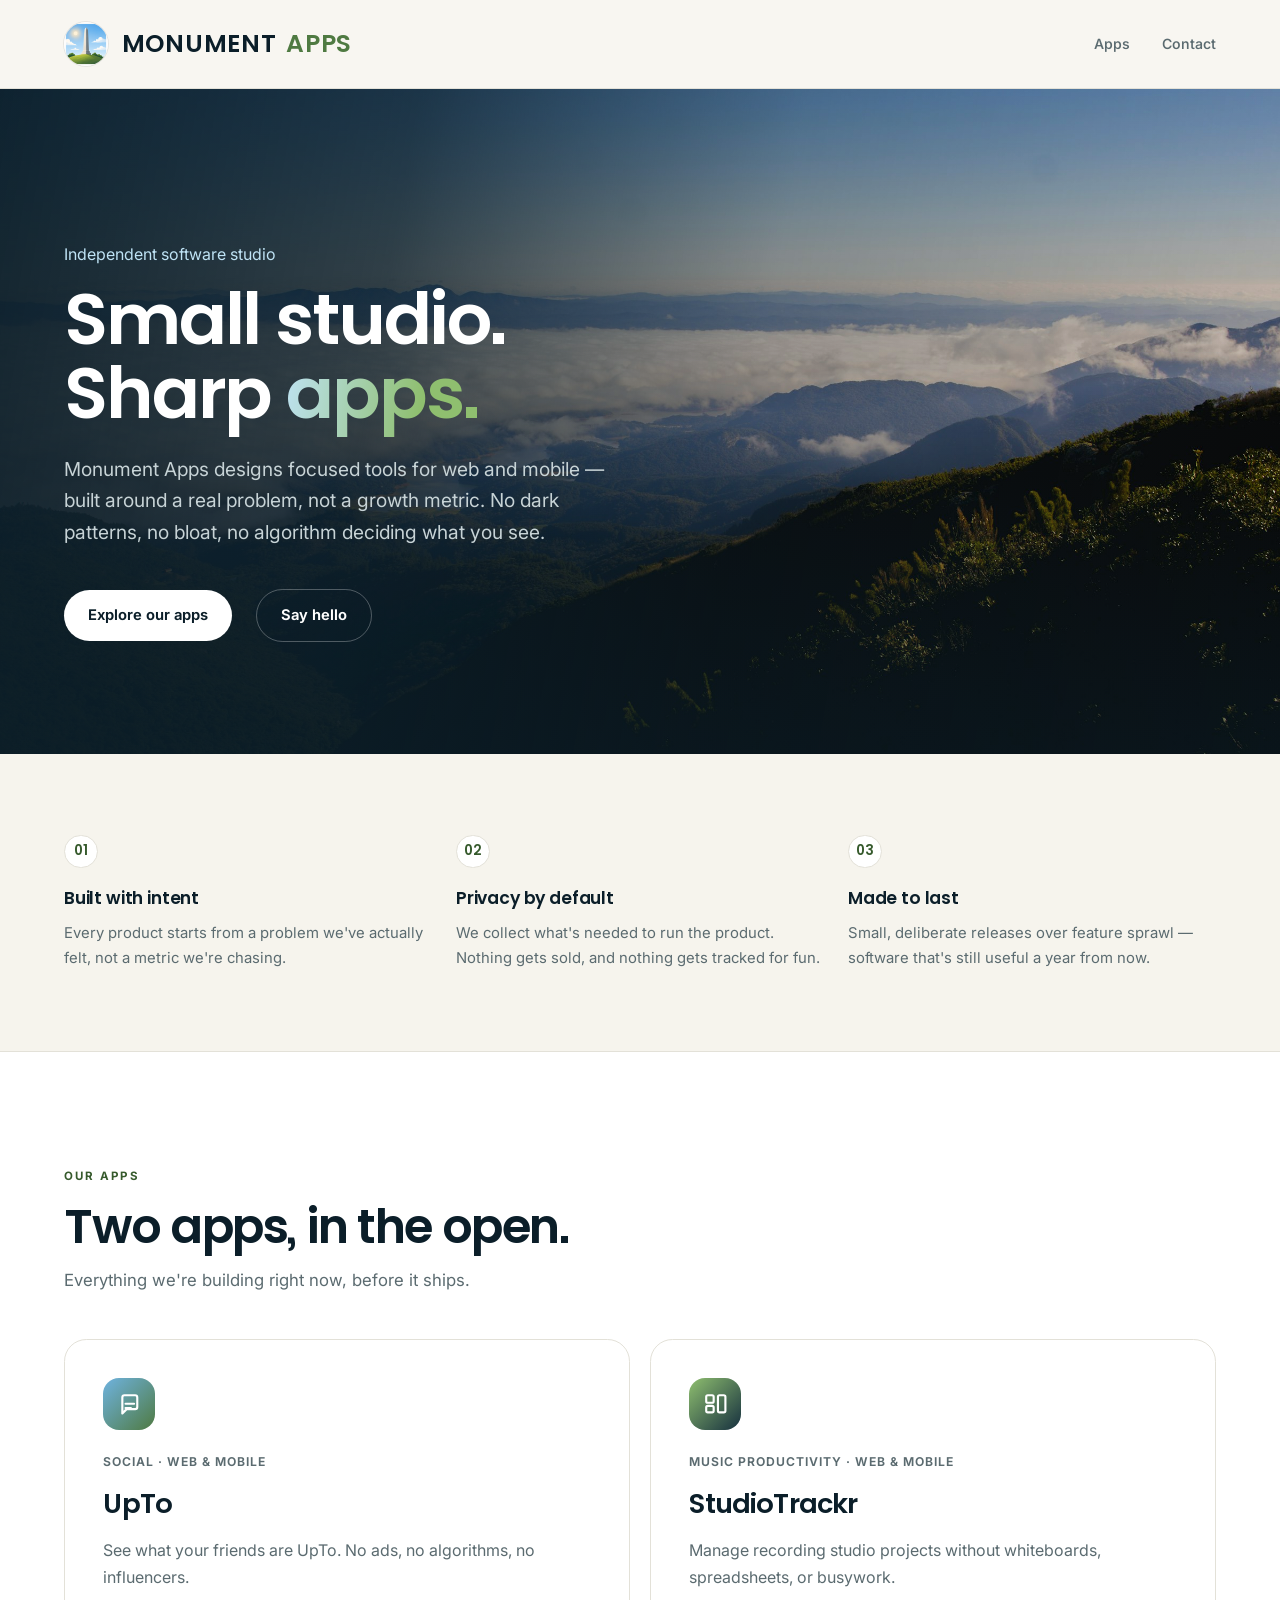
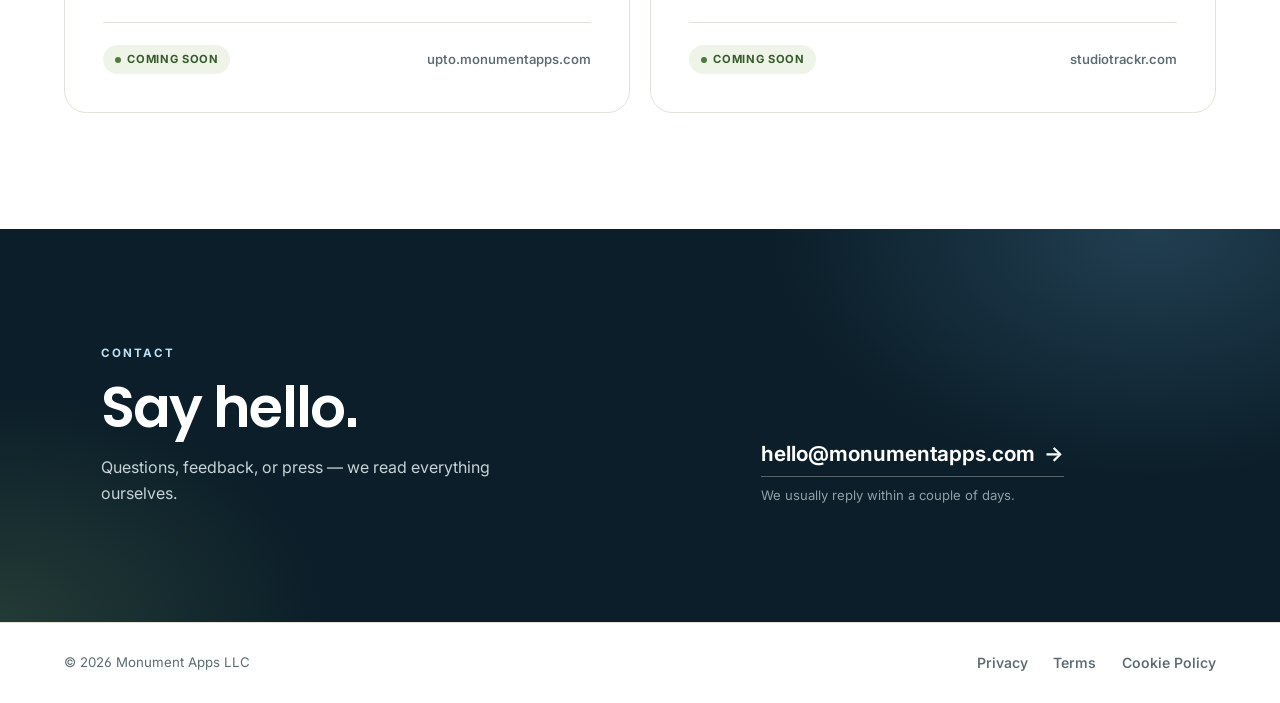
==== commit 0ac91789: "Redesign" ====
--- a/index.html
+++ b/index.html
@@ -3,9 +3,12 @@
 <head>
   <meta charset="utf-8">
   <meta name="viewport" content="width=device-width, initial-scale=1">
-  <meta name="description" content="Monument Apps is an independent software studio building simple, useful apps.">
+  <meta name="description" content="Monument Apps is an independent software studio designing focused, honest apps for web and mobile.">
   <title>Monument Apps — Independent software studio</title>
   <link rel="icon" href="assets/favicon.png" type="image/png">
+  <link rel="preconnect" href="https://fonts.googleapis.com">
+  <link rel="preconnect" href="https://fonts.gstatic.com" crossorigin>
+  <link href="https://fonts.googleapis.com/css2?family=Poppins:wght@500;600&family=Inter:wght@400;500;550;600;650&display=swap" rel="stylesheet">
   <link rel="stylesheet" href="assets/styles.css">
 </head>
 <body>
@@ -14,14 +17,63 @@
     <nav aria-label="Primary navigation"><a href="#apps">Apps</a><a href="#contact">Contact</a></nav>
   </div></header>
   <main>
-    <section class="hero container"><div class="hero-copy"><p class="eyebrow">Independent software publisher</p><h1>Apps worth keeping.</h1><p class="lede">Focused products for web and mobile, thoughtfully made and built to be useful.</p><a class="hero-link" href="#apps">Explore our apps <span aria-hidden="true">↓</span></a></div><div class="hero-visual"><img src="assets/monument-apps-logo.png" alt="Illustration of a monument rising above green hills under a blue sky"></div></section>
-    <section class="section container" id="apps"><div class="section-heading"><p class="eyebrow">Our apps</p><h2>Products in progress.</h2></div>
-      <div class="app-grid">
-        <article class="app-card"><div><p class="app-kicker">Social · Web &amp; mobile</p><h3>UpTo</h3><p>See what your friends are UpTo. No ads, no algorithms, no influencers.</p></div><div class="app-meta"><span class="status">Coming Soon</span><span class="app-link" aria-label="UpTo is coming soon">upto.monumentapps.com</span></div></article>
-        <article class="app-card"><div><p class="app-kicker">Productivity · Web</p><h3>StudioTrackr</h3><p>Easily manage studio projects without the whiteboards and spreadsheets.</p></div><div class="app-meta"><span class="status">Coming Soon</span><span class="app-link" aria-label="StudioTrackr is coming soon">studiotrackr.com</span></div></article>
+    <section class="hero">
+      <img class="hero-photo" src="assets/hero-photo.jpg" alt="">
+      <div class="hero-scrim" aria-hidden="true"></div>
+      <div class="container hero-inner">
+        <div class="hero-copy">
+          <p class="eyebrow">Independent software studio</p>
+          <h1>Small studio.<br>Sharp <em>apps.</em></h1>
+          <p class="lede">Monument Apps designs focused tools for web and mobile — built around a real problem, not a growth metric. No dark patterns, no bloat, no algorithm deciding what you see.</p>
+          <div class="hero-actions">
+            <a class="btn btn-primary" href="#apps">Explore our apps</a>
+            <a class="btn btn-ghost" href="#contact">Say hello</a>
+          </div>
+        </div>
       </div>
     </section>
-    <section class="section contact container" id="contact"><div><p class="eyebrow">Contact</p><h2>Say hello.</h2></div><p><a class="email" href="mailto:hello@monumentapps.com">hello@monumentapps.com</a></p></section>
+
+    <section class="pillars"><div class="container pillar-grid">
+      <div class="pillar"><span class="num">01</span><h3>Built with intent</h3><p>Every product starts from a problem we've actually felt, not a metric we're chasing.</p></div>
+      <div class="pillar"><span class="num">02</span><h3>Privacy by default</h3><p>We collect what's needed to run the product. Nothing gets sold, and nothing gets tracked for fun.</p></div>
+      <div class="pillar"><span class="num">03</span><h3>Made to last</h3><p>Small, deliberate releases over feature sprawl — software that's still useful a year from now.</p></div>
+    </div></section>
+
+    <section class="section container" id="apps">
+      <div class="section-heading">
+        <p class="eyebrow">Our apps</p>
+        <h2>Two apps, in the open.</h2>
+        <p class="lede">Everything we're building right now, before it ships.</p>
+      </div>
+      <div class="app-grid">
+        <article class="app-card">
+          <div>
+            <div class="icon icon-upto"><svg viewBox="0 0 24 24" fill="none" stroke="currentColor" stroke-width="2" stroke-linecap="round" stroke-linejoin="round"><path d="M8 12h8M8 16h5M7 4h10a2 2 0 0 1 2 2v9a2 2 0 0 1-2 2H9l-4 4V6a2 2 0 0 1 2-2Z"/></svg></div>
+            <p class="app-kicker">Social · Web &amp; mobile</p>
+            <h3>UpTo</h3>
+            <p class="desc">See what your friends are UpTo. No ads, no algorithms, no influencers.</p>
+          </div>
+          <div class="app-meta"><span class="status">Coming soon</span><span class="app-link" aria-label="UpTo is coming soon">upto.monumentapps.com</span></div>
+        </article>
+        <article class="app-card">
+          <div>
+            <div class="icon icon-studiotrackr"><svg viewBox="0 0 24 24" fill="none" stroke="currentColor" stroke-width="2" stroke-linecap="round" stroke-linejoin="round"><rect x="3" y="4" width="7" height="7" rx="1.5"/><rect x="14" y="4" width="7" height="16" rx="1.5"/><rect x="3" y="14" width="7" height="6" rx="1.5"/></svg></div>
+            <p class="app-kicker">Music Productivity · Web &amp; mobile</p>
+            <h3>StudioTrackr</h3>
+            <p class="desc">Manage recording studio projects without whiteboards, spreadsheets, or busywork.</p>
+          </div>
+          <div class="app-meta"><span class="status">Coming soon</span><span class="app-link" aria-label="StudioTrackr is coming soon">studiotrackr.com</span></div>
+        </article>
+      </div>
+    </section>
+
+    <section class="section contact" id="contact"><div class="container contact-inner">
+      <div><p class="eyebrow">Contact</p><h2>Say hello.</h2><p class="lede">Questions, feedback, or press — we read everything ourselves.</p></div>
+      <div class="contact-right">
+        <a class="email" href="mailto:hello@monumentapps.com">hello@monumentapps.com <span aria-hidden="true">→</span></a>
+        <p class="contact-note">We usually reply within a couple of days.</p>
+      </div>
+    </div></section>
   </main>
   <footer class="site-footer"><div class="container footer-inner"><span>© 2026 Monument Apps LLC</span><nav aria-label="Legal navigation"><a href="privacy/">Privacy</a><a href="terms/">Terms</a><a href="cookies/">Cookie Policy</a></nav></div></footer>
 </body>
--- a/assets/styles.css
+++ b/assets/styles.css
@@ -1,13 +1,17 @@
 :root {
   color-scheme: light;
-  --ink: #102536;
-  --muted: #5e6f7b;
-  --green: #5f7f42;
-  --green-dark: #3f5f2c;
-  --sky: #8fc4e8;
-  --cream: #f7f5ef;
-  --line: #dce3e6;
+  --ink: #0b1e29;
+  --ink-2: #142f3e;
+  --green: #4f7a42;
+  --green-light: #8fbf6f;
+  --green-dark: #365a2c;
+  --sky: #6fb3e0;
+  --sky-light: #bfe3f5;
+  --cream: #f6f4ed;
+  --line: #e3e1d8;
   --white: #ffffff;
+  --muted: #5b6b70;
+  --shadow: 0 1.5rem 3rem rgba(11,30,41,.08);
 }
 
 * { box-sizing: border-box; }
@@ -18,26 +22,36 @@
   margin: 0;
   background: var(--white);
   color: var(--ink);
-  font: 16px/1.65 system-ui, -apple-system, BlinkMacSystemFont, "Segoe UI", sans-serif;
+  font: 16px/1.65 "Inter", system-ui, -apple-system, BlinkMacSystemFont, "Segoe UI", sans-serif;
+  font-feature-settings: "ss01" 1;
   -webkit-font-smoothing: antialiased;
 }
 
 a { color: inherit; }
+
+h1, h2, h3, .wordmark {
+  font-family: "Poppins", "Inter", system-ui, sans-serif;
+  font-weight: 600;
+}
 
 .container {
   width: min(100% - 3rem, 72rem);
   margin-inline: auto;
 }
 
+/* Header */
+
 .site-header {
-  position: relative;
-  z-index: 10;
+  position: sticky;
+  top: 0;
+  z-index: 20;
   border-bottom: 1px solid var(--line);
-  background: rgba(255,255,255,.96);
-}
-
-.header-inner,
-.footer-inner {
+  background: rgba(246,244,237,.78);
+  backdrop-filter: blur(14px) saturate(160%);
+  -webkit-backdrop-filter: blur(14px) saturate(160%);
+}
+
+.header-inner {
   min-height: 5.5rem;
   display: flex;
   align-items: center;
@@ -45,19 +59,28 @@
   gap: 2rem;
 }
 
+.footer-inner {
+  min-height: 5rem;
+  display: flex;
+  align-items: center;
+  justify-content: space-between;
+  gap: 2rem;
+}
+
 .brand {
   display: inline-flex;
   align-items: center;
-  gap: .8rem;
+  gap: .85rem;
   color: var(--ink);
   text-decoration: none;
 }
 
 .brand img {
-  width: 2.65rem;
-  height: 2.65rem;
+  width: 2.75rem;
+  height: 2.75rem;
   border-radius: 50%;
   object-fit: cover;
+  box-shadow: 0 0 0 1px rgba(11,30,41,.08);
 }
 
 .brand img[hidden] { display: none; }
@@ -65,131 +88,222 @@
 .wordmark {
   display: flex;
   align-items: baseline;
-  gap: .55rem;
+  gap: .6rem;
   line-height: 1;
+  white-space: nowrap;
 }
 
 .wordmark strong {
-  font-size: 1.05rem;
-  font-weight: 800;
-  letter-spacing: .12em;
+  font-size: 1.55rem;
+  font-weight: 600;
+  letter-spacing: .03em;
   text-transform: uppercase;
 }
 
 .wordmark small {
   color: var(--green);
-  font-size: .68rem;
-  font-weight: 800;
-  letter-spacing: .26em;
+  font-size: 1.55rem;
+  font-weight: 600;
+  letter-spacing: .03em;
   text-transform: uppercase;
 }
 
-.header-inner nav,
-.footer-inner nav {
-  display: flex;
-  gap: 1.6rem;
+.header-inner nav {
+  display: flex;
+  align-items: center;
+  gap: 2rem;
 }
 
 .header-inner nav a,
 .footer-inner nav a {
   color: var(--muted);
-  font-size: .9rem;
-  font-weight: 600;
+  font-size: .88rem;
+  font-weight: 550;
   text-decoration: none;
+  transition: color .15s ease;
 }
 
 .header-inner nav a:hover,
 .footer-inner nav a:hover,
 .email:hover { color: var(--ink); }
 
+/* Hero */
+
 .hero {
+  position: relative;
+  overflow: hidden;
+  background: var(--ink);
+  color: var(--white);
+}
+
+.hero-photo {
+  position: absolute;
+  inset: 0;
+  width: 100%;
+  height: 100%;
+  object-fit: cover;
+  object-position: center 55%;
+  filter: saturate(1.25) brightness(.96) contrast(1.03);
+}
+
+.hero-scrim {
+  position: absolute;
+  inset: 0;
+  background:
+    linear-gradient(100deg, rgba(11,30,41,.95) 0%, rgba(11,30,41,.78) 30%, rgba(11,30,41,.3) 58%, rgba(11,30,41,.05) 100%),
+    linear-gradient(0deg, rgba(11,30,41,.5), transparent 42%);
+}
+
+.hero-inner {
+  position: relative;
+  padding-block: clamp(5.5rem, 11vw, 8.5rem) clamp(4.5rem, 9vw, 7rem);
+}
+
+.hero .eyebrow {
+  color: var(--sky-light);
+}
+
+.hero h1 {
+  max-width: 12ch;
+  margin: 0 0 1.5rem;
+  font-size: clamp(3rem, 5.6vw, 5rem);
+  font-weight: 600;
+  letter-spacing: -.03em;
+  line-height: 1.02;
+}
+
+.hero h1 em {
+  font-style: normal;
+  background: linear-gradient(100deg, var(--sky-light), var(--green-light) 70%);
+  -webkit-background-clip: text;
+  background-clip: text;
+  color: transparent;
+}
+
+.hero .lede {
+  max-width: 34rem;
+  margin: 0;
+  color: #c7d3d6;
+  font-size: clamp(1.05rem, 1.6vw, 1.2rem);
+}
+
+.hero-actions {
+  display: flex;
+  align-items: center;
+  gap: 1.5rem;
+  margin-top: 2.5rem;
+  flex-wrap: wrap;
+}
+
+.btn {
+  display: inline-flex;
+  align-items: center;
+  gap: .6rem;
+  padding: .85rem 1.5rem;
+  border-radius: 999px;
+  font-size: .92rem;
+  font-weight: 650;
+  text-decoration: none;
+  transition: transform .18s ease, background .18s ease, border-color .18s ease, opacity .18s ease;
+}
+
+.btn-primary {
+  background: var(--white);
+  color: var(--ink);
+}
+
+.btn-primary:hover { transform: translateY(-.1rem); background: var(--sky-light); }
+
+.btn-ghost {
+  border: 1px solid rgba(255,255,255,.28);
+  color: var(--white);
+}
+
+.btn-ghost:hover { border-color: rgba(255,255,255,.6); transform: translateY(-.1rem); }
+
+.icon-upto { background: linear-gradient(135deg, #6fb3e0, #4f7a42); }
+.icon-studiotrackr { background: linear-gradient(135deg, #8fbf6f, #16303f); }
+
+/* Pillars */
+
+.pillars {
+  padding-block: clamp(3.5rem, 6vw, 5rem);
+  background: var(--cream);
+  border-bottom: 1px solid var(--line);
+}
+
+.pillar-grid {
   display: grid;
-  grid-template-columns: 1.08fr .92fr;
-  min-height: 38rem;
-  overflow: hidden;
-  background: var(--cream);
-}
-
-.hero-copy {
-  display: flex;
-  flex-direction: column;
-  align-items: flex-start;
+  grid-template-columns: repeat(3, 1fr);
+  gap: 1.5rem;
+}
+
+.pillar {
+  padding: .25rem 0;
+}
+
+.pillar .num {
+  display: inline-flex;
+  align-items: center;
   justify-content: center;
-  padding: clamp(3rem, 7vw, 6.5rem);
-}
-
-.eyebrow {
-  margin: 0 0 1.25rem;
+  width: 2.1rem;
+  height: 2.1rem;
+  margin-bottom: 1rem;
+  border-radius: 50%;
+  background: var(--white);
+  border: 1px solid var(--line);
+  color: var(--green-dark);
+  font-family: "Poppins", sans-serif;
+  font-size: .85rem;
+  font-weight: 600;
+}
+
+.pillar h3 {
+  margin: 0 0 .5rem;
+  font-size: 1.08rem;
+  letter-spacing: -.01em;
+}
+
+.pillar p {
+  margin: 0;
+  color: var(--muted);
+  font-size: .93rem;
+  max-width: 24rem;
+}
+
+/* Sections */
+
+.section {
+  padding-block: clamp(5rem, 9vw, 7.5rem);
+}
+
+.section-heading { margin-bottom: 2.75rem; }
+
+.section .eyebrow {
+  margin: 0 0 1rem;
   color: var(--green-dark);
   font-size: .72rem;
-  font-weight: 800;
+  font-weight: 700;
   letter-spacing: .18em;
   text-transform: uppercase;
 }
-
-.hero h1,
-.legal h1 {
-  max-width: 10ch;
-  margin: 0 0 1.5rem;
-  font-size: clamp(3.5rem, 7vw, 6.4rem);
-  font-weight: 750;
-  letter-spacing: -.065em;
-  line-height: .94;
-}
-
-.lede {
-  max-width: 33rem;
-  margin: 0;
-  color: var(--muted);
-  font-size: clamp(1.08rem, 2vw, 1.28rem);
-}
-
-.hero-link {
-  display: inline-flex;
-  align-items: center;
-  gap: .7rem;
-  margin-top: 2.25rem;
-  border-bottom: 1px solid var(--ink);
-  color: var(--ink);
-  font-size: .9rem;
-  font-weight: 750;
-  text-decoration: none;
-}
-
-.hero-link span {
-  color: var(--green);
-  transition: transform .2s ease;
-}
-
-.hero-link:hover span { transform: translateY(.2rem); }
-
-.hero-visual {
-  min-height: 38rem;
-  overflow: hidden;
-  background: var(--sky);
-}
-
-.hero-visual img {
-  width: 100%;
-  height: 100%;
-  display: block;
-  object-fit: cover;
-}
-
-.section {
-  padding-block: clamp(5rem, 9vw, 8rem);
-  border-top: 1px solid var(--line);
-}
-
-.section-heading { margin-bottom: 2.75rem; }
 
 .section h2,
 .legal h2 {
   margin: 0;
-  font-size: clamp(2rem, 4vw, 3.2rem);
+  font-size: clamp(2rem, 4vw, 3rem);
   line-height: 1.05;
-  letter-spacing: -.045em;
-}
+  letter-spacing: -.03em;
+}
+
+.section-heading .lede {
+  margin: .9rem 0 0;
+  max-width: 36rem;
+  color: var(--muted);
+  font-size: 1.05rem;
+}
+
+/* App cards */
 
 .app-grid {
   display: grid;
@@ -198,25 +312,50 @@
 }
 
 .app-card {
-  min-height: 18rem;
-  padding: clamp(1.6rem, 4vw, 2.4rem);
+  position: relative;
+  min-height: 19rem;
+  padding: clamp(1.75rem, 4vw, 2.4rem);
   display: flex;
   flex-direction: column;
   justify-content: space-between;
+  border-radius: 1.4rem;
   border: 1px solid var(--line);
   background: var(--white);
+  overflow: hidden;
   transition: border-color .2s ease, transform .2s ease, box-shadow .2s ease;
 }
 
+.app-card::before {
+  content: "";
+  position: absolute;
+  inset: 0;
+  opacity: 0;
+  background: linear-gradient(160deg, rgba(111,179,224,.08), transparent 55%);
+  transition: opacity .2s ease;
+}
+
 .app-card:hover {
-  border-color: #b8c5ca;
-  transform: translateY(-.25rem);
-  box-shadow: 0 1.25rem 2.5rem rgba(16,37,54,.08);
-}
-
-.app-kicker,
-.updated {
-  margin: 0 0 .85rem;
+  border-color: #c7d3ce;
+  transform: translateY(-.3rem);
+  box-shadow: var(--shadow);
+}
+
+.app-card:hover::before { opacity: 1; }
+
+.app-card .icon {
+  width: 3.25rem;
+  height: 3.25rem;
+  border-radius: 1rem;
+  display: flex;
+  align-items: center;
+  justify-content: center;
+  margin-bottom: 1.4rem;
+}
+
+.app-card .icon svg { width: 1.6rem; height: 1.6rem; color: var(--white); }
+
+.app-kicker {
+  margin: 0 0 .6rem;
   color: var(--muted);
   font-size: .76rem;
   font-weight: 650;
@@ -226,58 +365,114 @@
 
 .app-card h3 {
   margin: 0 0 .65rem;
-  font-size: 2rem;
-  letter-spacing: -.035em;
-}
-
-.app-card p {
-  max-width: 31rem;
+  font-size: 1.7rem;
+  letter-spacing: -.03em;
+}
+
+.app-card p.desc {
+  max-width: 28rem;
   margin: 0;
   color: var(--muted);
 }
 
 .app-meta {
+  position: relative;
   display: flex;
   align-items: center;
   justify-content: space-between;
   gap: 1rem;
   margin-top: 2rem;
+  padding-top: 1.4rem;
+  border-top: 1px solid var(--line);
 }
 
 .status {
-  padding: .3rem .65rem;
-  border: 1px solid #b7c9a8;
+  display: inline-flex;
+  align-items: center;
+  gap: .4rem;
+  padding: .32rem .7rem;
+  border-radius: 999px;
+  background: #eef4e7;
   color: var(--green-dark);
   font-size: .7rem;
-  font-weight: 800;
-  letter-spacing: .08em;
+  font-weight: 700;
+  letter-spacing: .06em;
   text-transform: uppercase;
 }
 
+.status::before {
+  content: "";
+  width: .4rem;
+  height: .4rem;
+  border-radius: 50%;
+  background: var(--green);
+}
+
 .app-link {
   color: var(--muted);
-  font-size: .8rem;
-}
+  font-size: .82rem;
+  font-weight: 550;
+}
+
+/* Contact */
 
 .contact {
+  position: relative;
+  overflow: hidden;
+  padding-inline: clamp(1.5rem, 6vw, 5rem);
+  background:
+    radial-gradient(40rem 26rem at 90% 0%, rgba(111,179,224,.22), transparent 60%),
+    radial-gradient(34rem 24rem at 0% 100%, rgba(143,191,111,.18), transparent 60%),
+    var(--ink);
+  color: var(--white);
+}
+
+.contact-inner {
+  position: relative;
   display: grid;
-  grid-template-columns: 1fr 1fr;
+  grid-template-columns: 1.2fr .8fr;
   align-items: end;
-  background: var(--ink);
+  gap: 2rem;
+}
+
+.contact .eyebrow { color: var(--sky-light); }
+
+.contact h2 { font-size: clamp(2.25rem, 4.5vw, 3.5rem); }
+
+.contact p.lede {
+  margin: 1rem 0 0;
+  max-width: 28rem;
+  color: #c7d3d6;
+}
+
+.contact-right {
+  display: flex;
+  flex-direction: column;
+  align-items: flex-start;
+  gap: .5rem;
+}
+
+.email {
+  display: inline-flex;
+  align-items: center;
+  gap: .6rem;
   color: var(--white);
-}
-
-.contact .eyebrow { color: #a9c892; }
-
-.contact h2 { font-size: clamp(2.5rem, 5vw, 4.5rem); }
-
-.contact p { margin: 0; }
-
-.email {
-  color: var(--white);
-  font-size: clamp(1.05rem, 2.4vw, 1.45rem);
+  font-size: clamp(1.05rem, 2.2vw, 1.3rem);
   font-weight: 650;
-}
+  text-decoration: none;
+  border-bottom: 1px solid rgba(255,255,255,.3);
+  padding-bottom: .3rem;
+}
+
+.email:hover { border-color: var(--sky-light); }
+
+.contact-note {
+  margin: 0;
+  color: #8fa1a6;
+  font-size: .82rem;
+}
+
+/* Footer */
 
 .site-footer {
   border-top: 1px solid var(--line);
@@ -285,25 +480,43 @@
   font-size: .83rem;
 }
 
+.footer-inner nav { display: flex; gap: 1.6rem; }
+
+/* Legal pages */
+
 .legal {
   max-width: 52rem;
-  padding-block: clamp(4rem, 10vw, 8rem);
+  padding-block: clamp(4rem, 10vw, 6rem);
   min-height: calc(100vh - 11rem);
+}
+
+.legal .eyebrow {
+  margin: 0 0 1rem;
+  color: var(--green-dark);
+  font-size: .72rem;
+  font-weight: 700;
+  letter-spacing: .18em;
+  text-transform: uppercase;
 }
 
 .legal h1 {
   max-width: none;
-  font-size: clamp(2.8rem, 6vw, 5rem);
+  margin: 0 0 .5rem;
+  font-size: clamp(2.5rem, 5.5vw, 3.75rem);
+  font-weight: 600;
+  letter-spacing: -.03em;
+  line-height: 1.05;
 }
 
 .legal h2 {
   margin-top: 3rem;
-  font-size: 1.8rem;
+  font-size: 1.6rem;
 }
 
 .legal h3 {
   margin-top: 2.5rem;
-  font-size: 1.35rem;
+  font-size: 1.3rem;
+  letter-spacing: -.01em;
 }
 
 .legal h4 {
@@ -312,16 +525,28 @@
 }
 
 .legal p,
-.legal li { color: #405461; }
+.legal li { color: #3d5460; }
 
 .legal a { color: var(--green-dark); }
 
-.updated { margin-bottom: 3rem; }
+.updated {
+  display: inline-block;
+  margin-bottom: 3rem;
+  padding: .35rem .75rem;
+  border-radius: 999px;
+  background: var(--cream);
+  color: var(--muted);
+  font-size: .76rem;
+  font-weight: 650;
+  letter-spacing: .04em;
+  text-transform: uppercase;
+}
 
 .placeholder {
   max-width: 48rem;
   padding: 2rem;
   border: 1px dashed #b7c4ca;
+  border-radius: 1rem;
   background: var(--cream);
 }
 
@@ -330,39 +555,37 @@
   letter-spacing: .04em;
 }
 
+@media (max-width: 900px) {
+  .pillar-grid { grid-template-columns: 1fr 1fr; }
+  .hero-scrim {
+    background:
+      linear-gradient(180deg, rgba(11,30,41,.9), rgba(11,30,41,.75) 55%, rgba(11,30,41,.9));
+  }
+}
+
 @media (max-width: 760px) {
   .container { width: min(100% - 2rem, 72rem); }
 
-  .header-inner { min-height: 4.75rem; }
-
-  .wordmark strong { font-size: .9rem; }
-  .wordmark small { display: none; }
-
-  .header-inner nav { gap: .9rem; }
-
-  .hero {
-    width: 100%;
-    grid-template-columns: 1fr;
-  }
-
-  .hero-copy {
-    min-height: 31rem;
-    padding: 4rem 1.5rem;
-  }
-
-  .hero h1 { font-size: clamp(3.5rem, 18vw, 5rem); }
-
-  .hero-visual {
-    min-height: 24rem;
-    max-height: 30rem;
-  }
+  .header-inner { min-height: 4.5rem; }
+  .header-inner nav { gap: .85rem; }
+  .brand { gap: .55rem; }
+  .wordmark { gap: .4rem; }
+  .wordmark strong { font-size: 1rem; }
+  .wordmark small { font-size: 1rem; }
+  .brand img { width: 2rem; height: 2rem; }
+
+  .hero h1 { font-size: clamp(2.75rem, 12vw, 3.5rem); }
+  .hero-actions { gap: 1rem; }
+
+  .pillar-grid { grid-template-columns: 1fr; gap: 2rem; }
 
   .app-grid,
-  .contact { grid-template-columns: 1fr; }
+  .contact-inner { grid-template-columns: 1fr; }
 
   .app-card { min-height: 16rem; }
 
-  .contact { gap: 2rem; }
+  .contact-inner { gap: 2.5rem; }
+  .contact-right { align-items: flex-start; }
 
   .footer-inner {
     align-items: flex-start;
@@ -374,5 +597,6 @@
   .app-meta {
     align-items: flex-start;
     flex-direction: column;
+    gap: .75rem;
   }
 }
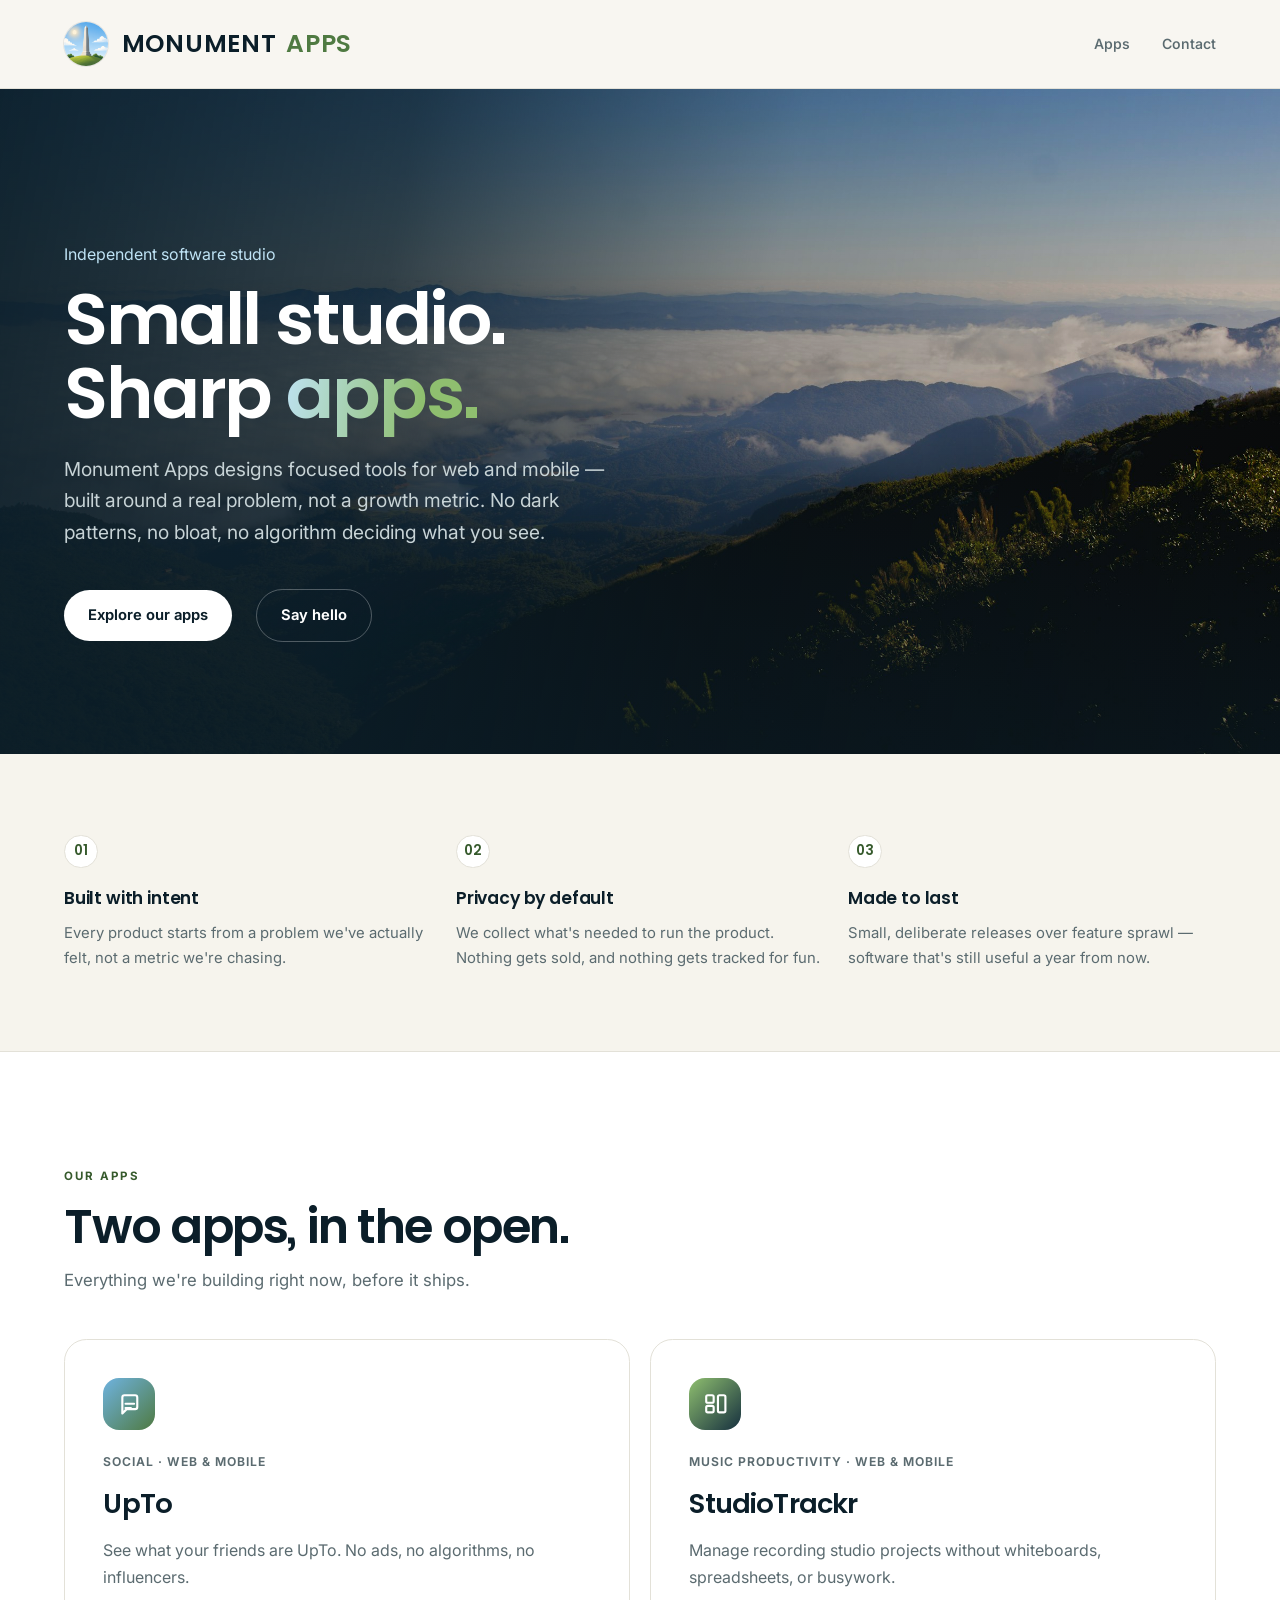
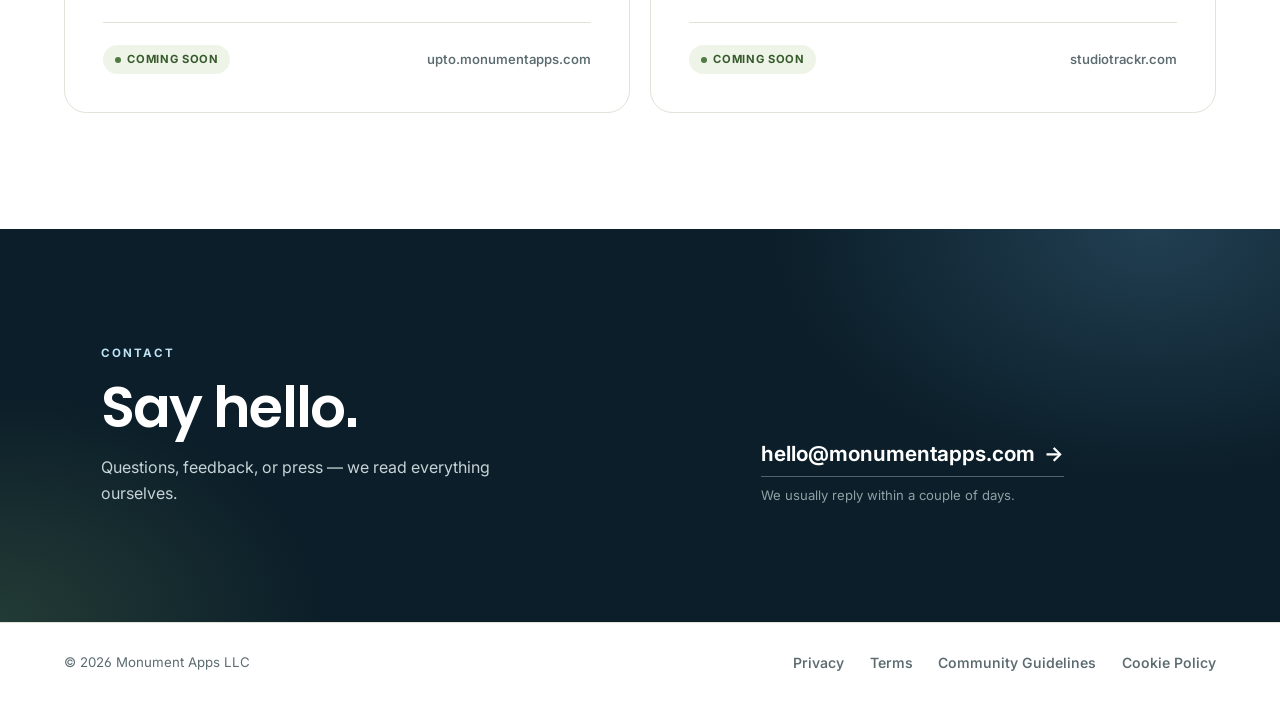
==== commit 118a353e: "Cover the apps in the legal pages, and split privacy per product The published policies described th" ====
--- a/index.html
+++ b/index.html
@@ -10,6 +10,9 @@
   <link rel="preconnect" href="https://fonts.gstatic.com" crossorigin>
   <link href="https://fonts.googleapis.com/css2?family=Poppins:wght@500;600&family=Inter:wght@400;500;550;600;650&display=swap" rel="stylesheet">
   <link rel="stylesheet" href="assets/styles.css">
+  <!-- Marketing pages only. The loader refuses to run on /privacy, /terms, /guidelines, and
+       /cookies, so those pages stay tracker-free even if this tag spreads by accident. -->
+  <script src="assets/analytics.js" defer></script>
 </head>
 <body>
   <header class="site-header"><div class="container header-inner">
@@ -75,6 +78,6 @@
       </div>
     </div></section>
   </main>
-  <footer class="site-footer"><div class="container footer-inner"><span>© 2026 Monument Apps LLC</span><nav aria-label="Legal navigation"><a href="privacy/">Privacy</a><a href="terms/">Terms</a><a href="cookies/">Cookie Policy</a></nav></div></footer>
+  <footer class="site-footer"><div class="container footer-inner"><span>© 2026 Monument Apps LLC</span><nav aria-label="Legal navigation"><a href="privacy/">Privacy</a><a href="terms/">Terms</a><a href="guidelines/">Community Guidelines</a><a href="cookies/">Cookie Policy</a></nav></div></footer>
 </body>
 </html>
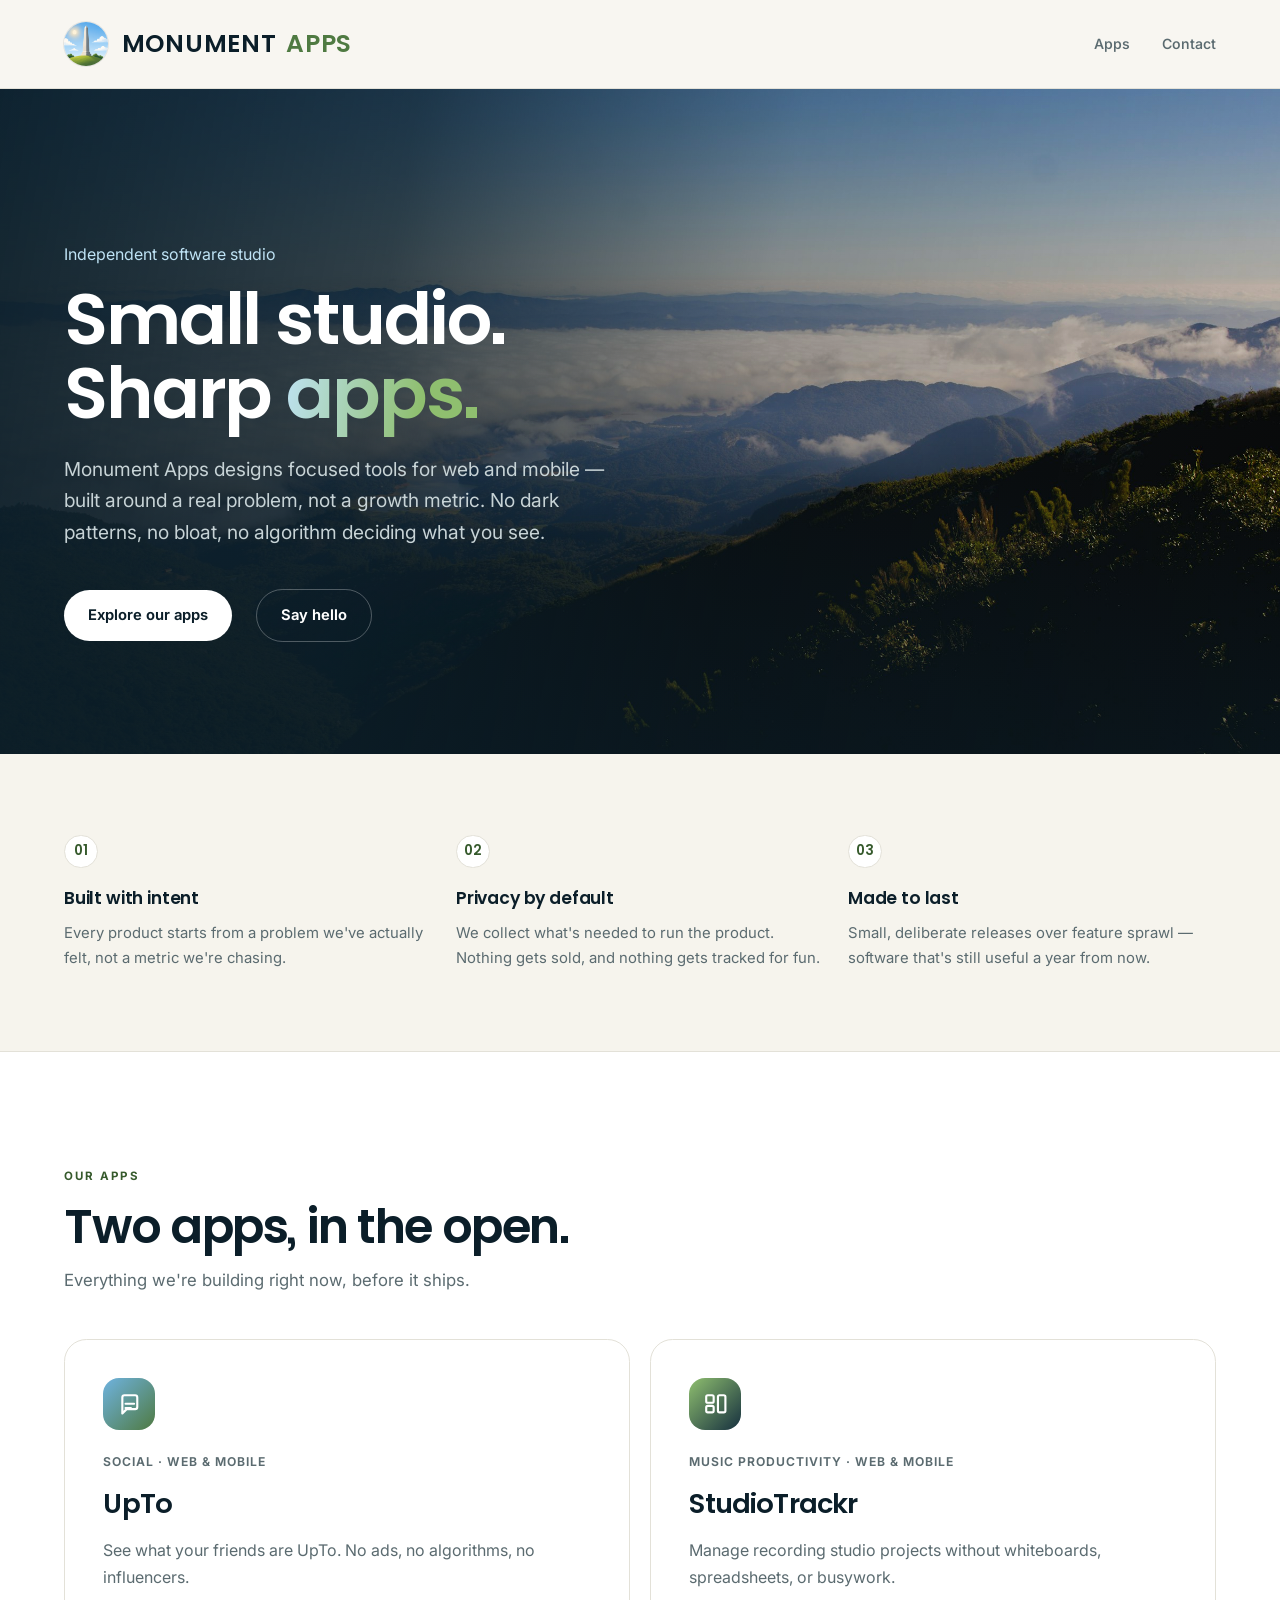
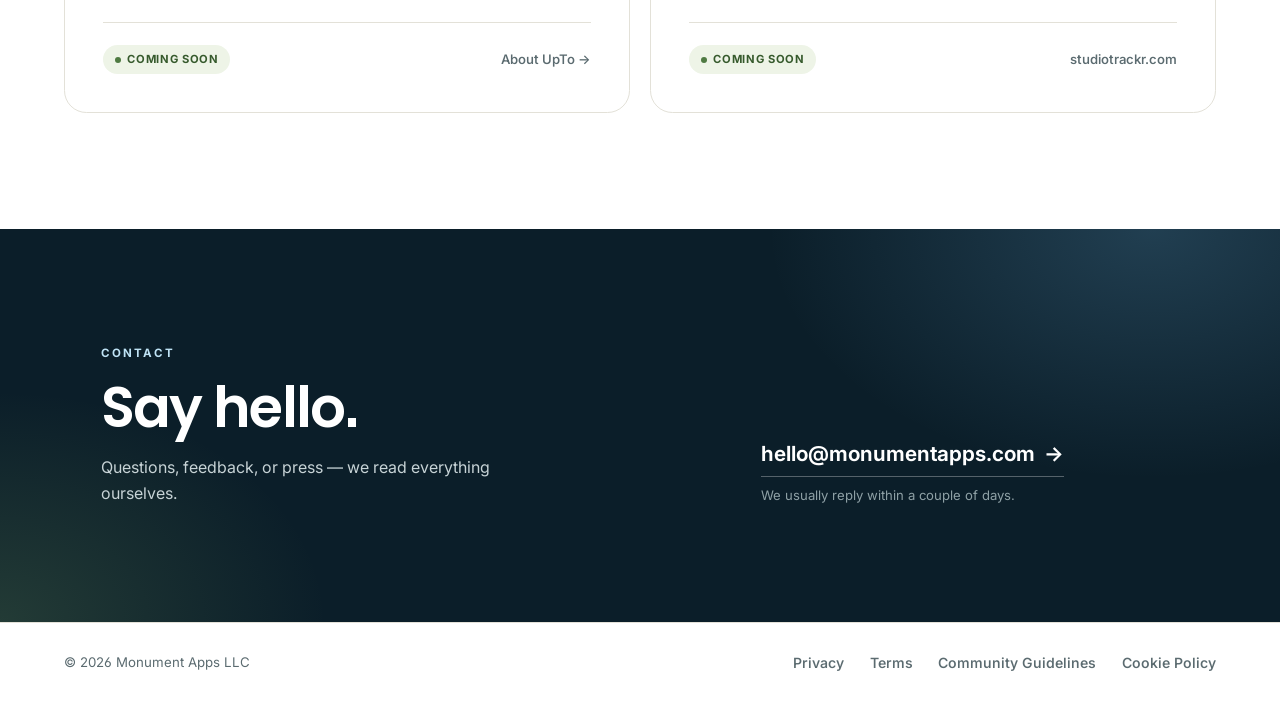
==== commit 541b986f: "Add an UpTo product page at /upto/ Google OAuth verification rejected the project because the app na" ====
--- a/index.html
+++ b/index.html
@@ -56,7 +56,7 @@
             <h3>UpTo</h3>
             <p class="desc">See what your friends are UpTo. No ads, no algorithms, no influencers.</p>
           </div>
-          <div class="app-meta"><span class="status">Coming soon</span><span class="app-link" aria-label="UpTo is coming soon">upto.monumentapps.com</span></div>
+          <div class="app-meta"><span class="status">Coming soon</span><a class="app-link" href="upto/">About UpTo <span aria-hidden="true">→</span></a></div>
         </article>
         <article class="app-card">
           <div>
--- a/assets/styles.css
+++ b/assets/styles.css
@@ -414,6 +414,13 @@
   font-weight: 550;
 }
 
+a.app-link {
+  text-decoration: none;
+  transition: color .15s ease;
+}
+
+a.app-link:hover { color: var(--green-dark); }
+
 /* Contact */
 
 .contact {
@@ -481,6 +488,142 @@
 }
 
 .footer-inner nav { display: flex; gap: 1.6rem; }
+
+/* Product pages */
+
+.product-hero {
+  position: relative;
+  overflow: hidden;
+  background:
+    radial-gradient(38rem 26rem at 88% 8%, rgba(111,179,224,.24), transparent 62%),
+    radial-gradient(32rem 24rem at 2% 96%, rgba(143,191,111,.2), transparent 62%),
+    var(--ink);
+  color: var(--white);
+}
+
+.product-hero-inner {
+  position: relative;
+  padding-block: clamp(4rem, 9vw, 6.5rem);
+}
+
+.product-mark {
+  display: flex;
+  align-items: center;
+  gap: 1rem;
+  margin-bottom: 1.75rem;
+}
+
+.product-mark .icon {
+  width: 3.25rem;
+  height: 3.25rem;
+  border-radius: 1rem;
+  display: flex;
+  align-items: center;
+  justify-content: center;
+  flex: none;
+}
+
+.product-mark .icon svg { width: 1.6rem; height: 1.6rem; color: var(--white); }
+
+.product-mark .eyebrow {
+  margin: 0;
+  color: var(--sky-light);
+  font-size: .72rem;
+  font-weight: 700;
+  letter-spacing: .18em;
+  text-transform: uppercase;
+}
+
+.product-hero h1 {
+  margin: 0 0 1.25rem;
+  font-size: clamp(3rem, 6vw, 5rem);
+  font-weight: 600;
+  letter-spacing: -.03em;
+  line-height: 1.02;
+}
+
+.product-hero .lede {
+  max-width: 38rem;
+  margin: 0;
+  color: #c7d3d6;
+  font-size: clamp(1.05rem, 1.6vw, 1.2rem);
+}
+
+.product-hero .lede em {
+  font-style: normal;
+  color: var(--sky-light);
+  font-weight: 600;
+}
+
+.product-status {
+  display: flex;
+  align-items: center;
+  gap: .9rem;
+  flex-wrap: wrap;
+  margin: 2.25rem 0 0;
+}
+
+.product-platforms {
+  color: #8fa1a6;
+  font-size: .82rem;
+  font-weight: 550;
+}
+
+.section-alt {
+  padding-block: clamp(5rem, 9vw, 7.5rem);
+  background: var(--cream);
+  border-block: 1px solid var(--line);
+}
+
+.section-alt-inner .eyebrow {
+  margin: 0 0 1rem;
+  color: var(--green-dark);
+  font-size: .72rem;
+  font-weight: 700;
+  letter-spacing: .18em;
+  text-transform: uppercase;
+}
+
+.section-alt-inner h2 {
+  margin: 0;
+  font-size: clamp(2rem, 4vw, 3rem);
+  line-height: 1.05;
+  letter-spacing: -.03em;
+}
+
+.fact-list {
+  max-width: 44rem;
+  margin: 0;
+  padding: 0;
+  list-style: none;
+}
+
+.fact-list li {
+  position: relative;
+  padding: 0 0 0 1.5rem;
+  margin-bottom: 1rem;
+  color: #3d5460;
+}
+
+.fact-list li::before {
+  content: "";
+  position: absolute;
+  left: 0;
+  top: .7rem;
+  width: .45rem;
+  height: .45rem;
+  border-radius: 50%;
+  background: var(--green);
+}
+
+.fact-list a { color: var(--green-dark); }
+
+.email-dark {
+  color: var(--ink);
+  border-bottom-color: rgba(11,30,41,.2);
+}
+
+.email-dark:hover { border-color: var(--green); }
 
 /* Legal pages */
 
